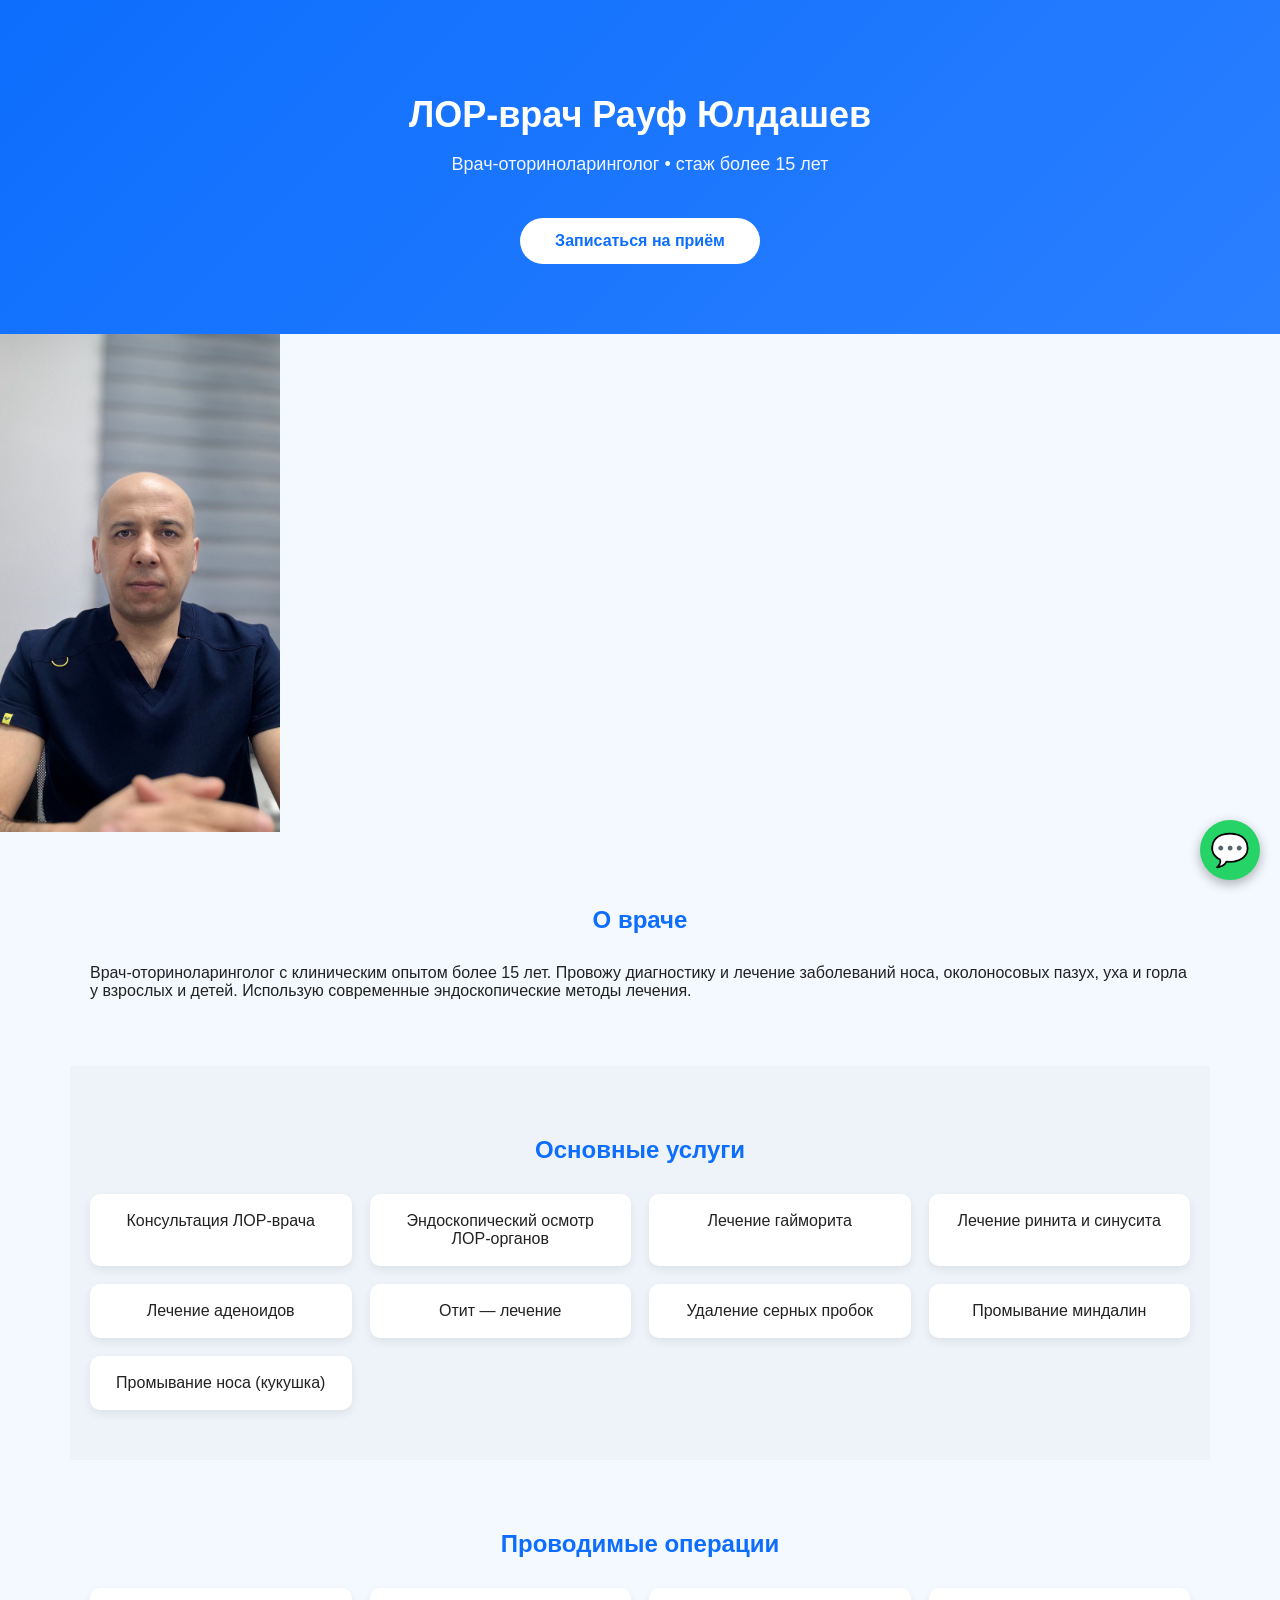
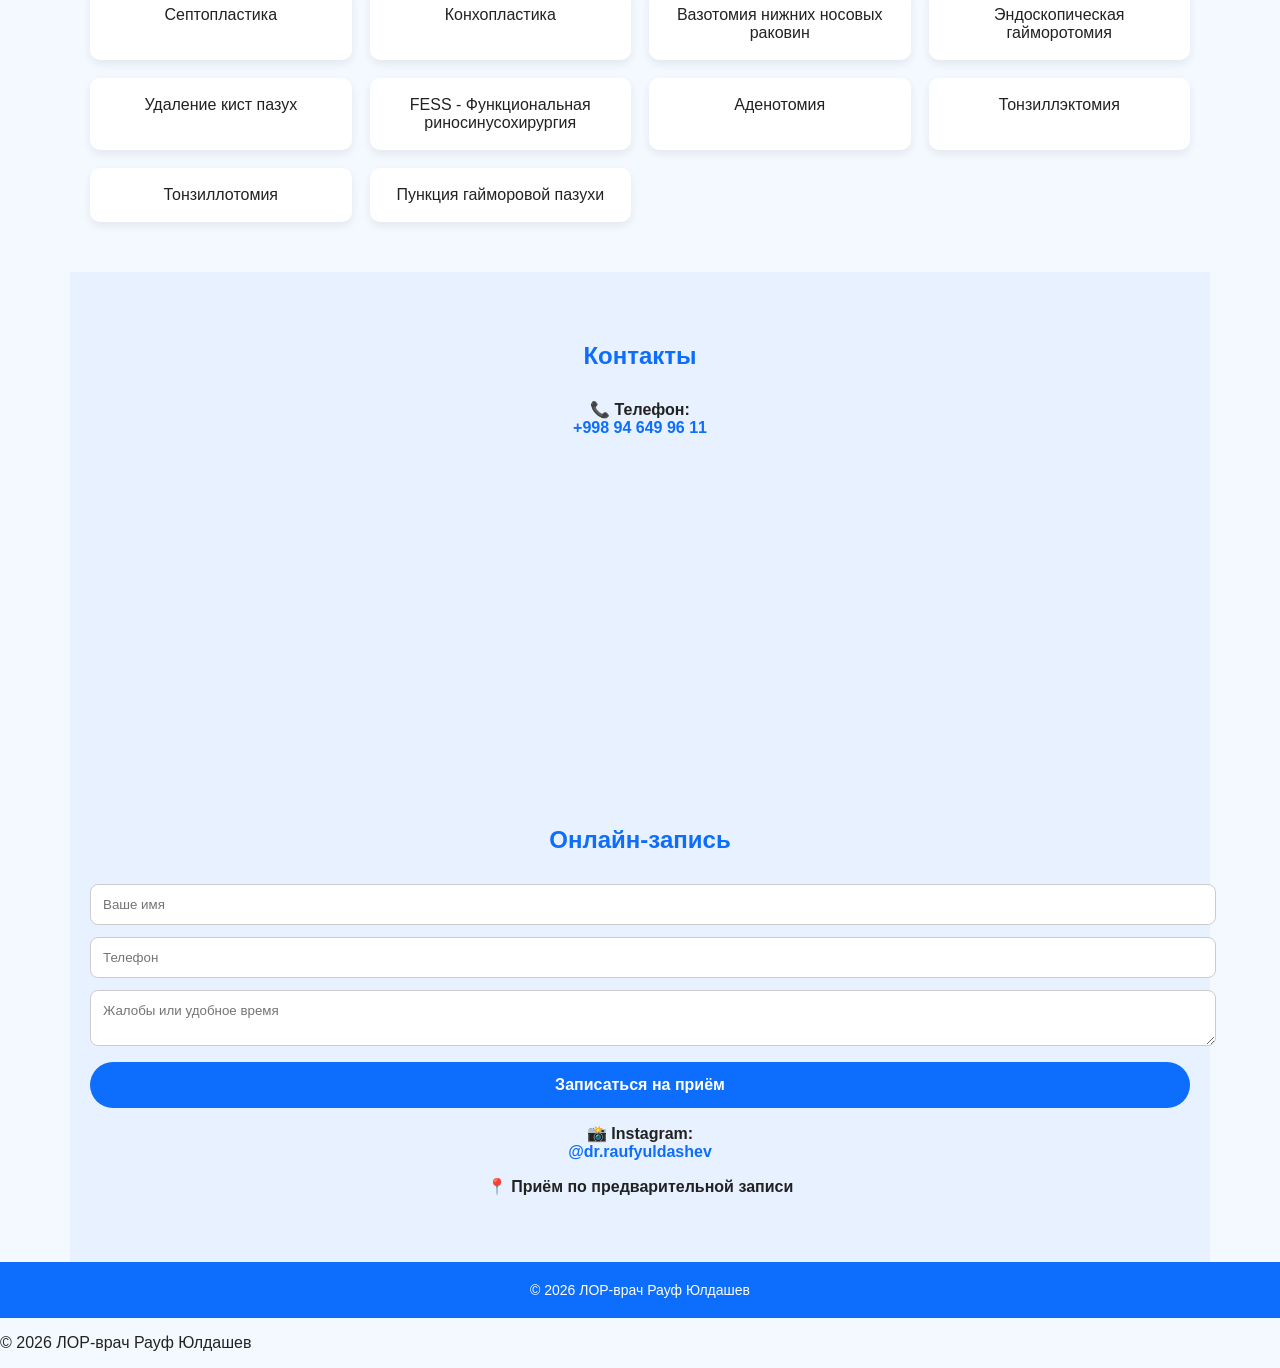
==== index.html @ 4846e919 "Update index.html" ====
<!DOCTYPE html>
<html lang="ru">
<head> <link rel="preconnect" href="https://fonts.googleapis.com">
<link rel="preconnect" href="https://fonts.gstatic.com" crossorigin>
<link href="https://fonts.googleapis.com/css2?family=Inter:wght@300;400;500;600;700&display=swap" rel="stylesheet">  <title>ЛОР врач в Ташкенте — консультация и лечение</title>

<meta name="description"
content="ЛОР врач в Ташкенте. Лечение уха, горла и носа. Приём взрослых и детей. Запись по телефону +998 94 649 96 11.">

<meta name="robots" content="index, follow">

<link rel="canonical" href="https://raufjuldasev-hash.github.io/">
    <meta charset="UTF-8">
    <title>ЛОР врач Рауф Юлдашев</title>

    <meta name="description" content="ЛОР-врач Рауф Юлдашев — стаж более 15 лет. Лечение заболеваний носа, ушей и горла. Эндоскопия, операции, консультации.">
    <meta name="viewport" content="width=device-width, initial-scale=1.0">

    <!-- Красивый медицинский шрифт -->
    <link href="https://fonts.googleapis.com/css2?family=Montserrat:wght@400;600;700&display=swap" rel="stylesheet">

    <link rel="stylesheet" href="style.css">
</head><meta name="keywords" content="ЛОР врач, оториноларинголог, гайморит, ринит, аденоиды, септопластика, ЛОР Ташкент, Рауф, Рауф Юлдашев,ЛОР Узбекистан">
<meta name="robots" content="index, follow">

<body>

<header>
    <h1>ЛОР-врач Рауф Юлдашев</h1>
    <p>Врач-оториноларинголог • стаж более 15 лет</p>

    <a class="btn" href="#contact">Записаться на приём</a>
</header>
<img src="doctor.jpg" alt="ЛОР врач Рауф Юлдашев" width="280">
<section>
    <h2>О враче</h2>
    <p>
        Врач-оториноларинголог с клиническим опытом более 15 лет.
        Провожу диагностику и лечение заболеваний носа, околоносовых пазух,
        уха и горла у взрослых и детей.
        Использую современные эндоскопические методы лечения.
    </p>
</section>

<section class="gray">
    <h2>Основные услуги</h2>

    <div class="grid">
        <div class="card">Консультация ЛОР-врача</div>
        <div class="card">Эндоскопический осмотр ЛОР-органов</div>
        <div class="card">Лечение гайморита</div>
        <div class="card">Лечение ринита и синусита</div>
        <div class="card">Лечение аденоидов</div>
        <div class="card">Отит — лечение</div>
        <div class="card">Удаление серных пробок</div>
        <div class="card">Промывание миндалин</div>
        <div class="card">Промывание носа (кукушка)</div>
    </div>
</section>

<section>
    <h2>Проводимые операции</h2>

    <div class="grid">
        <div class="card">Септопластика</div>
        <div class="card">Конхопластика</div>
        <div class="card">Вазотомия нижних носовых раковин</div>
        <div class="card">Эндоскопическая гайморотомия</div>
        <div class="card">Удаление кист пазух</div>
        <div class="card">FESS - Функциональная риносинусохирургия</div>
        <div class="card">Аденотомия</div>
        <div class="card">Тонзиллэктомия</div>
        <div class="card">Тонзиллотомия</div>
        <div class="card">Пункция гайморовой пазухи</div>
    </div>
</section>

<section class="blue" id="contact">
    <h2>Контакты</h2>

    <p><strong>📞 Телефон:</strong><br>
        <a href="tel:+998946499611">+998 94 649 96 11</a>
    </p>
<iframe 
    src="https://www.google.com/maps?q=Tashkent, A.Fitrat 1A&output=embed"
    width="100%" 
    height="350" 
    style="border:0; border-radius:12px;"
    allowfullscreen="" 
    loading="lazy">
</iframe>
    <h2>Онлайн-запись</h2>

<form class="form" action="https://formsubmit.co/raufjuldasev@gmail.com" method="POST">
    
    <input type="text" name="name" placeholder="Ваше имя" required>

    <input type="tel" name="phone" placeholder="Телефон" required>

    <textarea name="message" placeholder="Жалобы или удобное время"></textarea>

    <button type="submit">Записаться на приём</button>

</form>
    <p><strong>📸 Instagram:</strong><br>
        <a href="https://instagram.com/dr.raufyuldashev" target="_blank">
            @dr.raufyuldashev
        </a>
    </p>

    <p><strong>📍 Приём по предварительной записи</strong></p>
</section>

<footer>
    © 2026 ЛОР-врач Рауф Юлдашев
</footer>

</body>
</html>
    <p>© 2026 ЛОР-врач Рауф Юлдашев</p>
</footer>

<!-- WhatsApp кнопка -->
<a href="https://wa.me/998946499611" class="whatsapp" target="_blank">
    💬
</a> </body>
</html>
---- style.css ----
body {
    font-family: 'Inter', Arial, sans-serif;
}body {
    margin: 0;
    font-family: Arial, sans-serif;
    background: #f4f9ff;
    color: #222;
}
.doctor-card {
    max-width: 1000px;
    margin: 40px auto;
    background: white;
    border-radius: 16px;
    padding: 30px;
    display: flex;
    gap: 30px;
    box-shadow: 0 10px 30px rgba(0,0,0,0.08);
}

.doctor-photo {
    width: 260px;
    border-radius: 16px;
    object-fit: cover;
}
header {
    background: linear-gradient(135deg, #0d6efd, #2a7fff);
    color: white;
    text-align: center;
    padding: 70px 20px;
}

header h1 {
    font-size: 36px;
    margin-bottom: 10px;
}

header p {
    font-size: 18px;
    opacity: 0.95;
}

.btn {
    display: inline-block;
    margin-top: 25px;
    background: #ffffff;
    color: #0d6efd;
    padding: 14px 35px;
    border-radius: 30px;
    font-weight: 600;
    text-decoration: none;
}

section {
    max-width: 1100px;
    margin: auto;
    padding: 50px 20px;
}

h2 {
    text-align: center;
    margin-bottom: 30px;
    color: #0d6efd;
}

.grid {
    display: grid;
    grid-template-columns: repeat(auto-fit, minmax(240px, 1fr));
    gap: 18px;
}

.card {
    background: white;
    padding: 18px;
    border-radius: 10px;
    text-align: center;
    box-shadow: 0 4px 10px rgba(0,0,0,0.07);
    font-weight: 500;
}

.gray {
    background: #eef3f9;
}

.blue {
    background: #e8f1ff;
    text-align: center;
}

.blue a {
    color: #0d6efd;
    font-weight: 600;
    text-decoration: none;
}

footer {
    text-align: center;
    padding: 20px;
    background: #0d6efd;
    color: white;
    font-size: 14px;
}}.form {
    max-width: 500px;
    margin: 30px auto;
    background: white;
    padding: 25px;
    border-radius: 12px;
    box-shadow: 0 5px 15px rgba(0,0,0,0.1);
}

.form input,
.form textarea {
    width: 100%;
    padding: 12px;
    margin-bottom: 12px;
    border-radius: 8px;
    border: 1px solid #ccc;
    font-family: inherit;
}

.form button {
    width: 100%;
    background: #0d6efd;
    color: white;
    border: none;
    padding: 14px;
    border-radius: 30px;
    font-size: 16px;
    font-weight: 600;
    cursor: pointer;
}
.whatsapp {
    position: fixed;
    right: 20px;
    bottom: 20px;
    width: 60px;
    height: 60px;
    background: #25d366;
    color: white;
    font-size: 32px;
    border-radius: 50%;
    text-align: center;
    line-height: 60px;
    text-decoration: none;
    box-shadow: 0 4px 12px rgba(0,0,0,0.3);
    z-index: 1000;
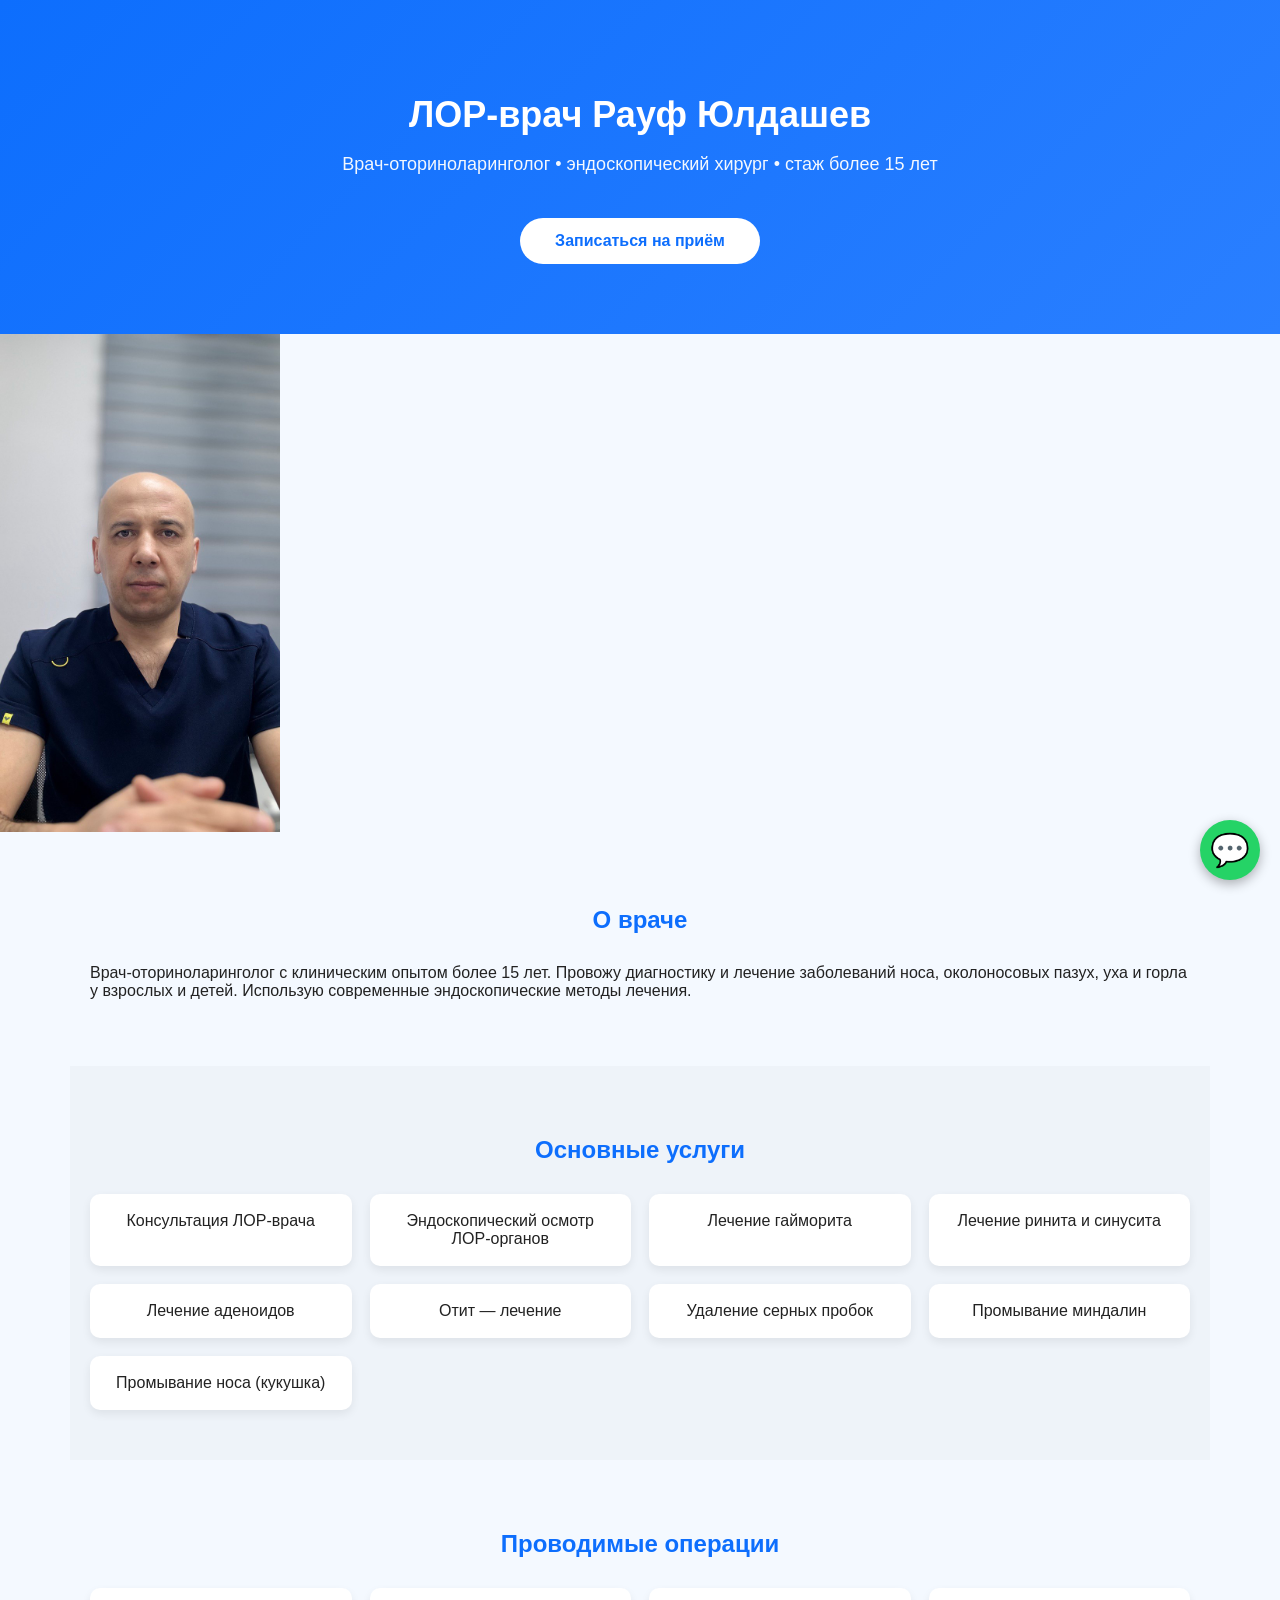
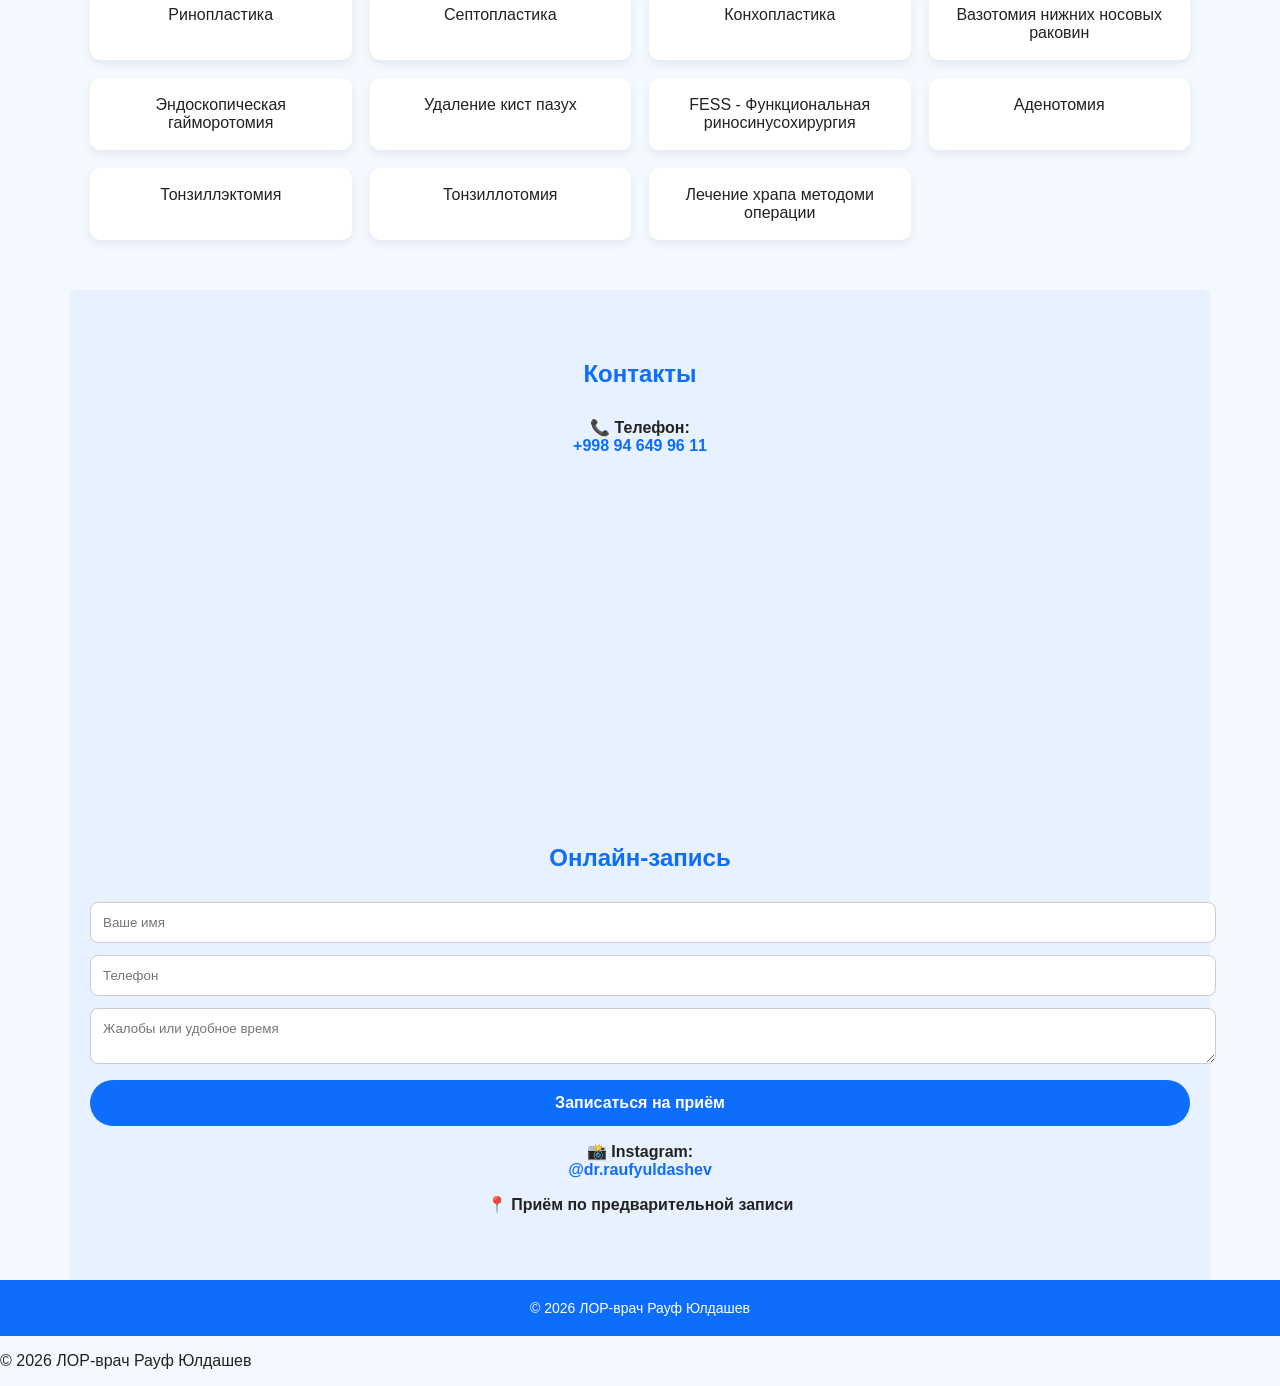
==== commit 340224a7: "Update index.html" ====
--- a/index.html
+++ b/index.html
@@ -27,7 +27,7 @@
 
 <header>
     <h1>ЛОР-врач Рауф Юлдашев</h1>
-    <p>Врач-оториноларинголог • стаж более 15 лет</p>
+    <p>Врач-оториноларинголог • эндоскопический хирург • cтаж более 15 лет</p>
 
     <a class="btn" href="#contact">Записаться на приём</a>
 </header>
@@ -62,6 +62,7 @@
     <h2>Проводимые операции</h2>
 
     <div class="grid">
+        <div class="card">Ринопластика</div>
         <div class="card">Септопластика</div>
         <div class="card">Конхопластика</div>
         <div class="card">Вазотомия нижних носовых раковин</div>
@@ -71,7 +72,7 @@
         <div class="card">Аденотомия</div>
         <div class="card">Тонзиллэктомия</div>
         <div class="card">Тонзиллотомия</div>
-        <div class="card">Пункция гайморовой пазухи</div>
+        <div class="card">Лечение храпа методоми операции</div>
     </div>
 </section>
 
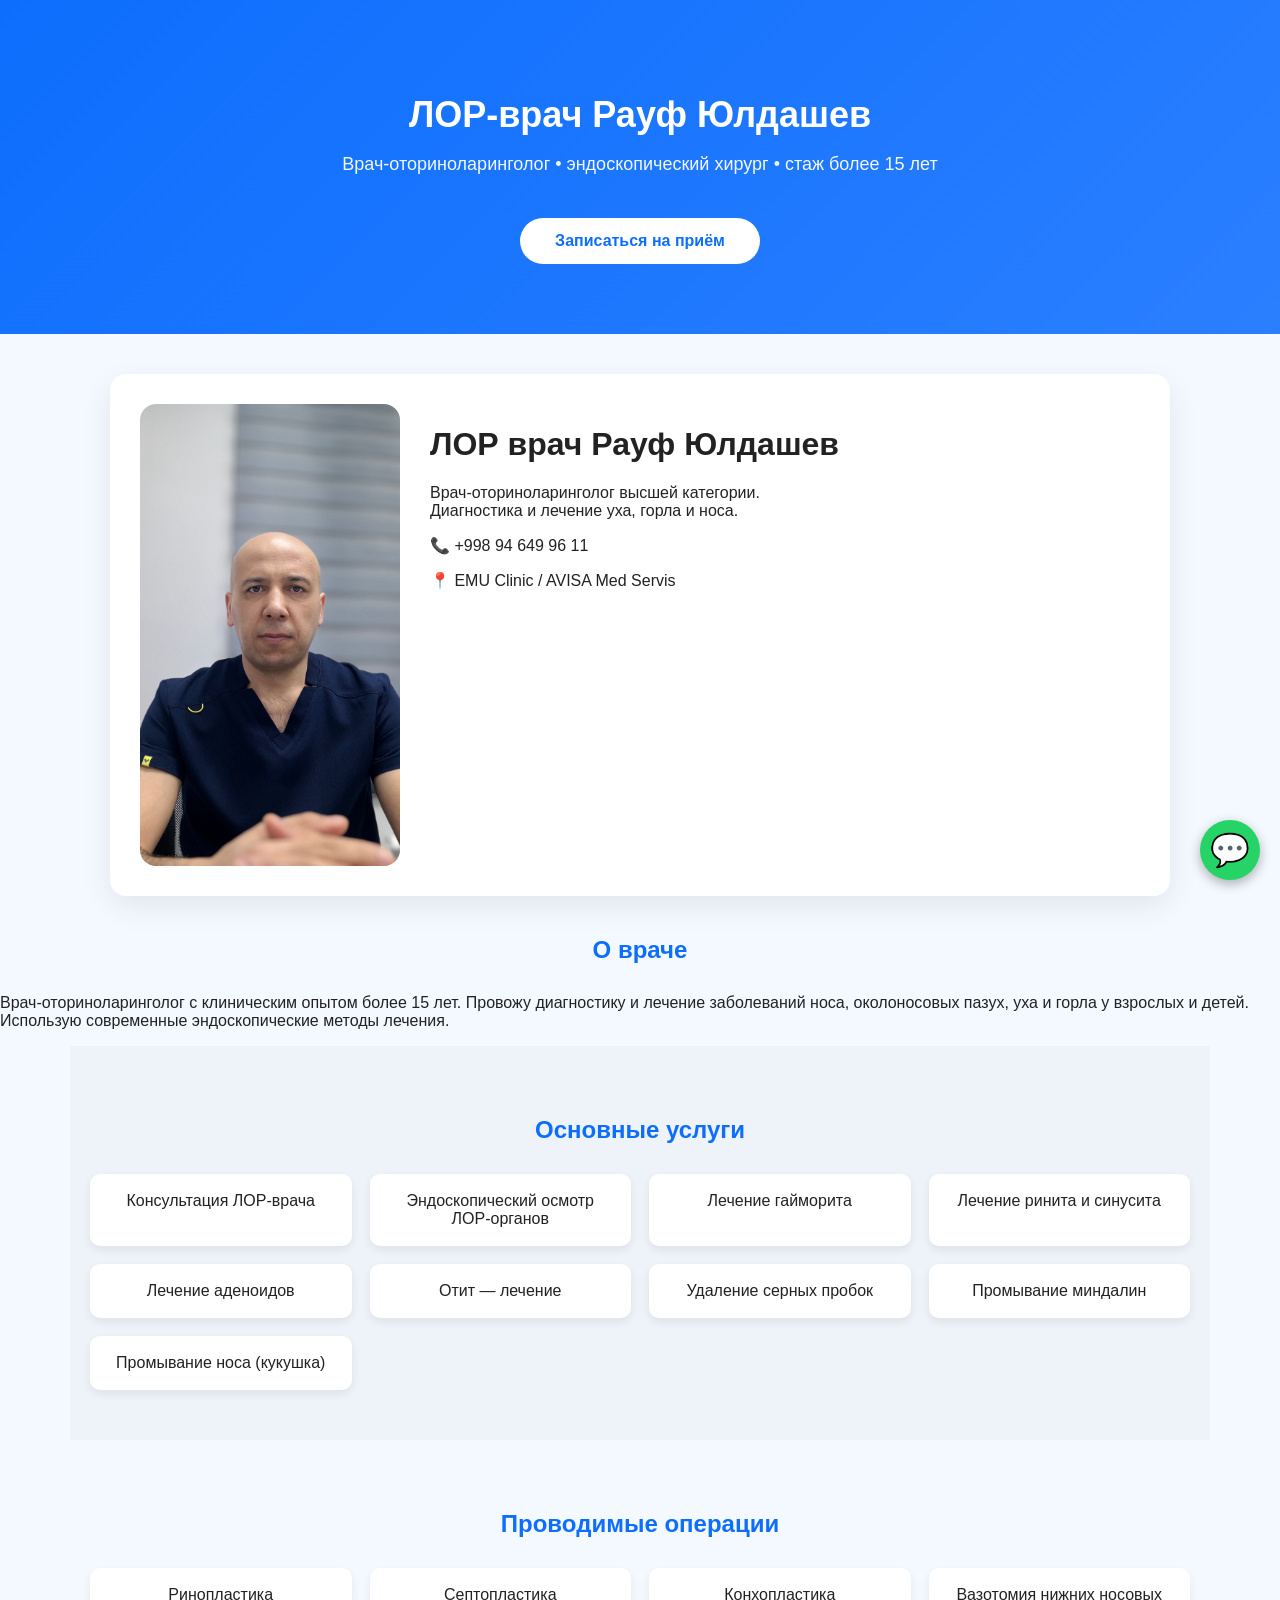
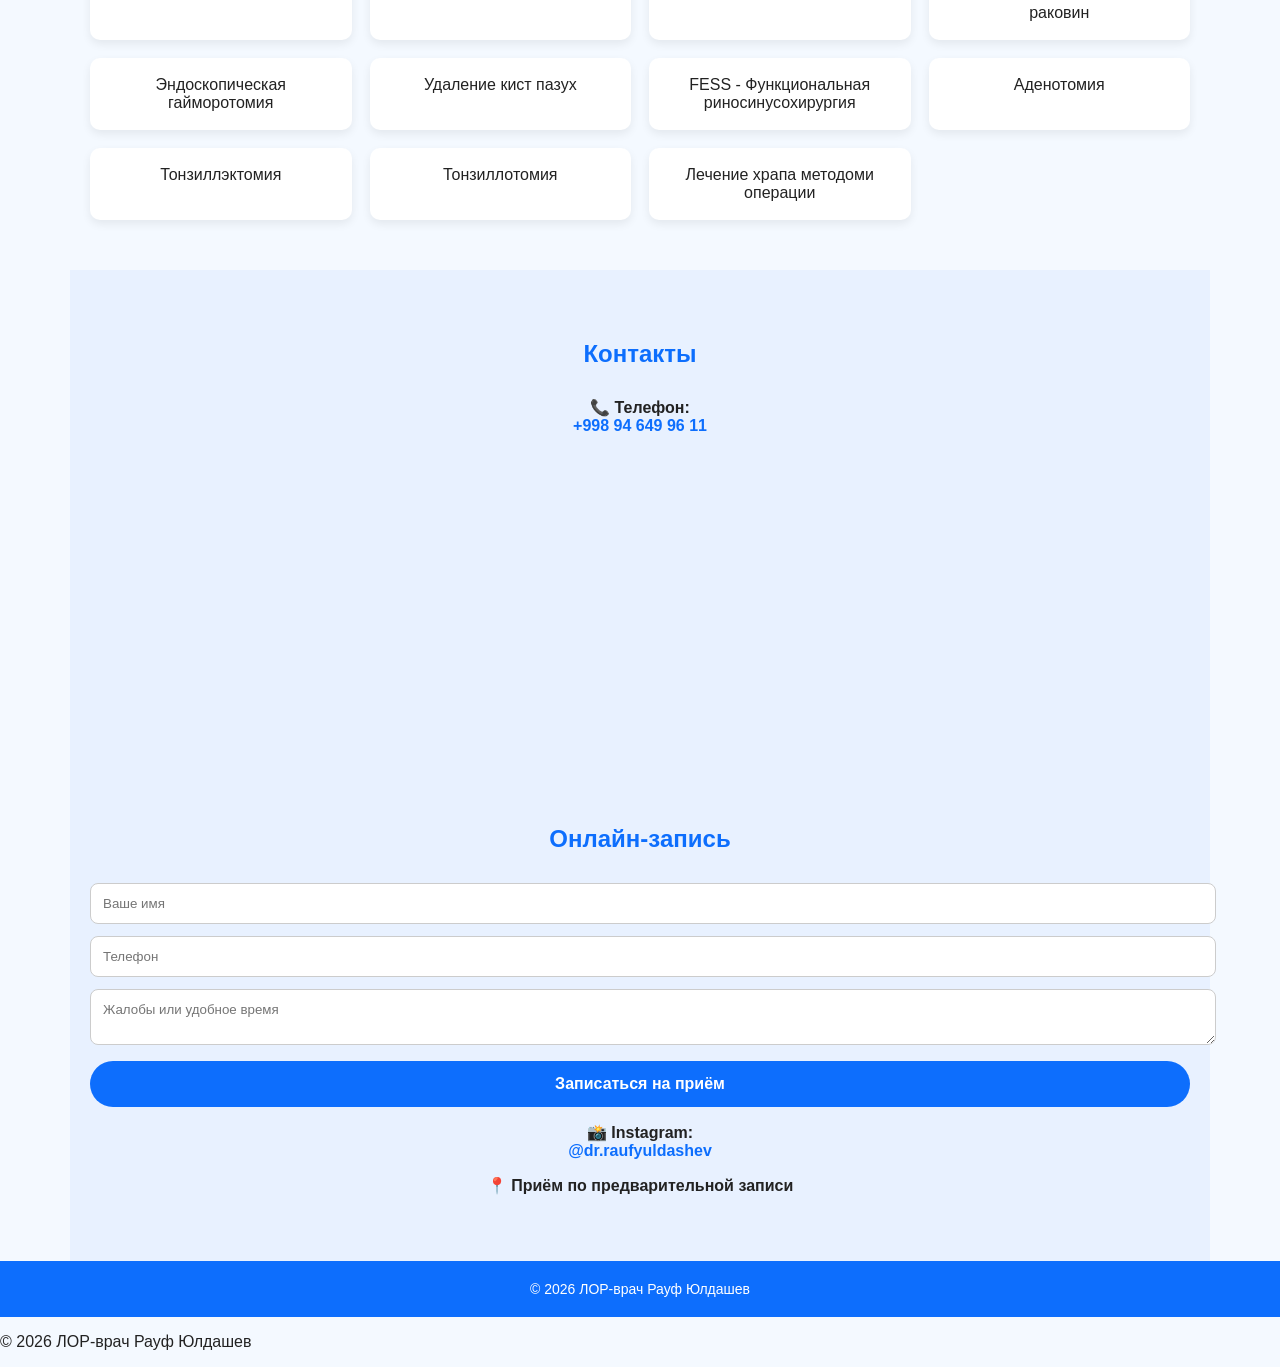
==== commit 1021b320: "Update index.html" ====
--- a/index.html
+++ b/index.html
@@ -31,7 +31,17 @@
 
     <a class="btn" href="#contact">Записаться на приём</a>
 </header>
-<img src="doctor.jpg" alt="ЛОР врач Рауф Юлдашев" width="280">
+<div class="doctor-card">
+    <img src="doctor.jpg" class="doctor-photo" alt="ЛОР врач Рауф Юлдашев">
+    
+    <div>
+        <h1>ЛОР врач Рауф Юлдашев</h1>
+        <p>Врач-оториноларинголог высшей категории.<br>
+        Диагностика и лечение уха, горла и носа.</p>
+        <p>📞 +998 94 649 96 11</p>
+        <p>📍 EMU Clinic / AVISA Med Servis</p>
+    </div>
+</div
 <section>
     <h2>О враче</h2>
     <p>
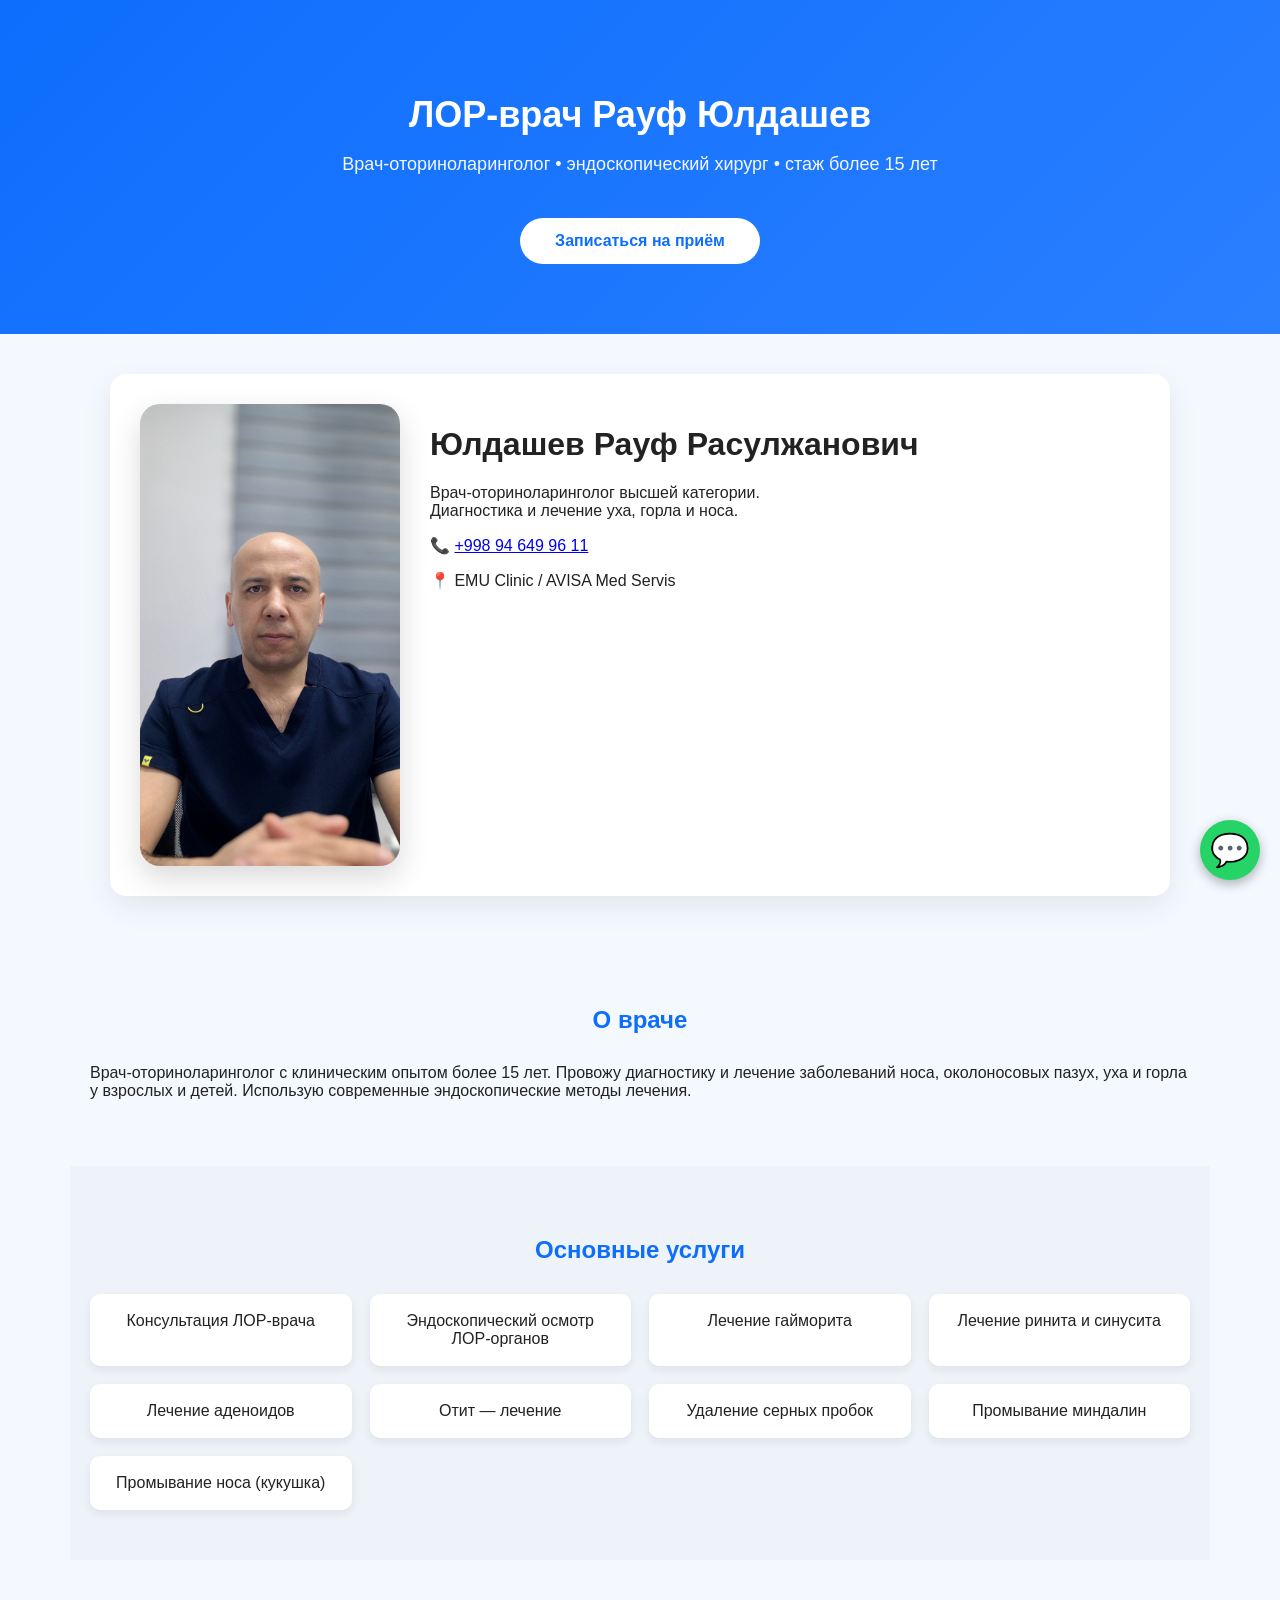
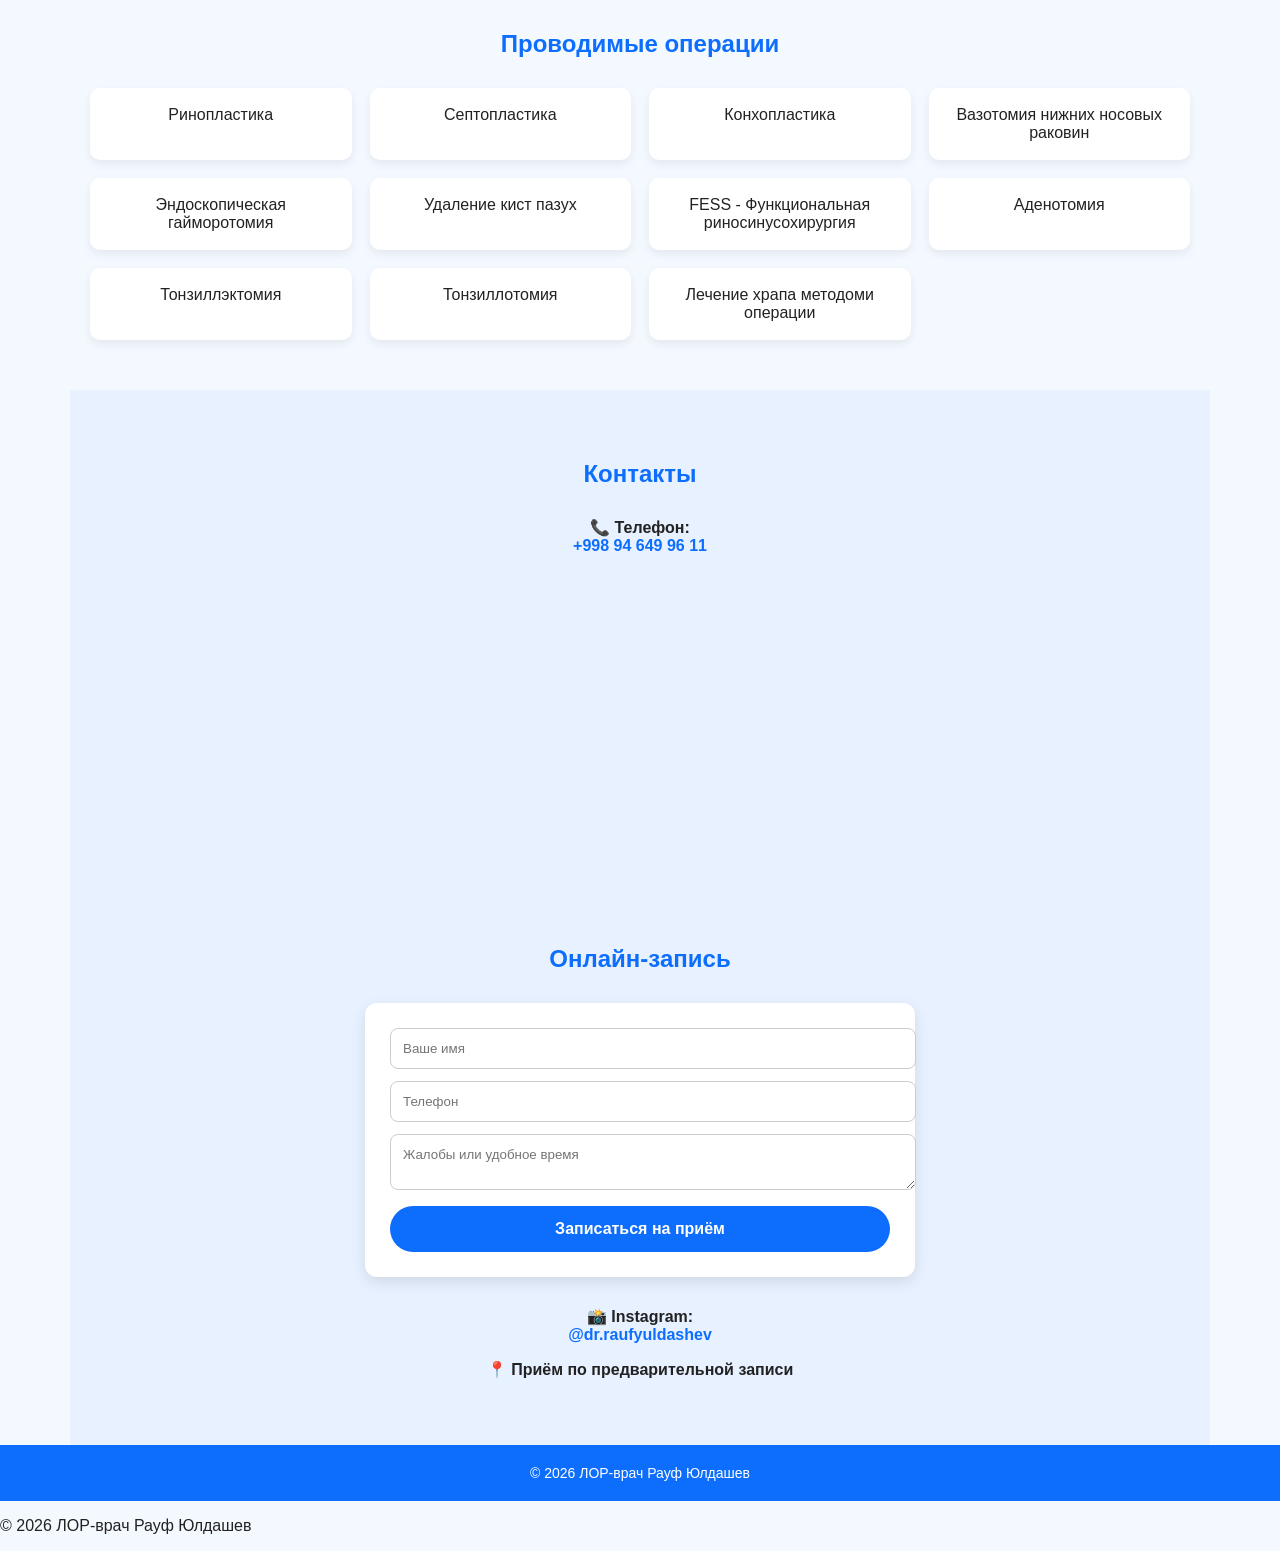
==== commit 7734c230: "Update index.html" ====
--- a/index.html
+++ b/index.html
@@ -31,17 +31,18 @@
 
     <a class="btn" href="#contact">Записаться на приём</a>
 </header>
+<!-- Блок врача -->
 <div class="doctor-card">
     <img src="doctor.jpg" class="doctor-photo" alt="ЛОР врач Рауф Юлдашев">
     
-    <div>
-        <h1>ЛОР врач Рауф Юлдашев</h1>
+    <div class="doctor-info">
+        <h1>Юлдашев Рауф Расулжанович</h1>
         <p>Врач-оториноларинголог высшей категории.<br>
         Диагностика и лечение уха, горла и носа.</p>
-        <p>📞 +998 94 649 96 11</p>
+        <p>📞 <a href="tel:+998946499611">+998 94 649 96 11</a></p>
         <p>📍 EMU Clinic / AVISA Med Servis</p>
     </div>
-</div
+</div>
 <section>
     <h2>О враче</h2>
     <p>
--- a/style.css
+++ b/style.css
@@ -5,7 +5,6 @@
     font-family: Arial, sans-serif;
     background: #f4f9ff;
     color: #222;
-}
 .doctor-card {
     max-width: 1000px;
     margin: 40px auto;
@@ -19,8 +18,9 @@
 
 .doctor-photo {
     width: 260px;
-    border-radius: 16px;
+    border-radius: 20px;
     object-fit: cover;
+    box-shadow: 0 12px 30px rgba(0,0,0,0.15);
 }
 header {
     background: linear-gradient(135deg, #0d6efd, #2a7fff);
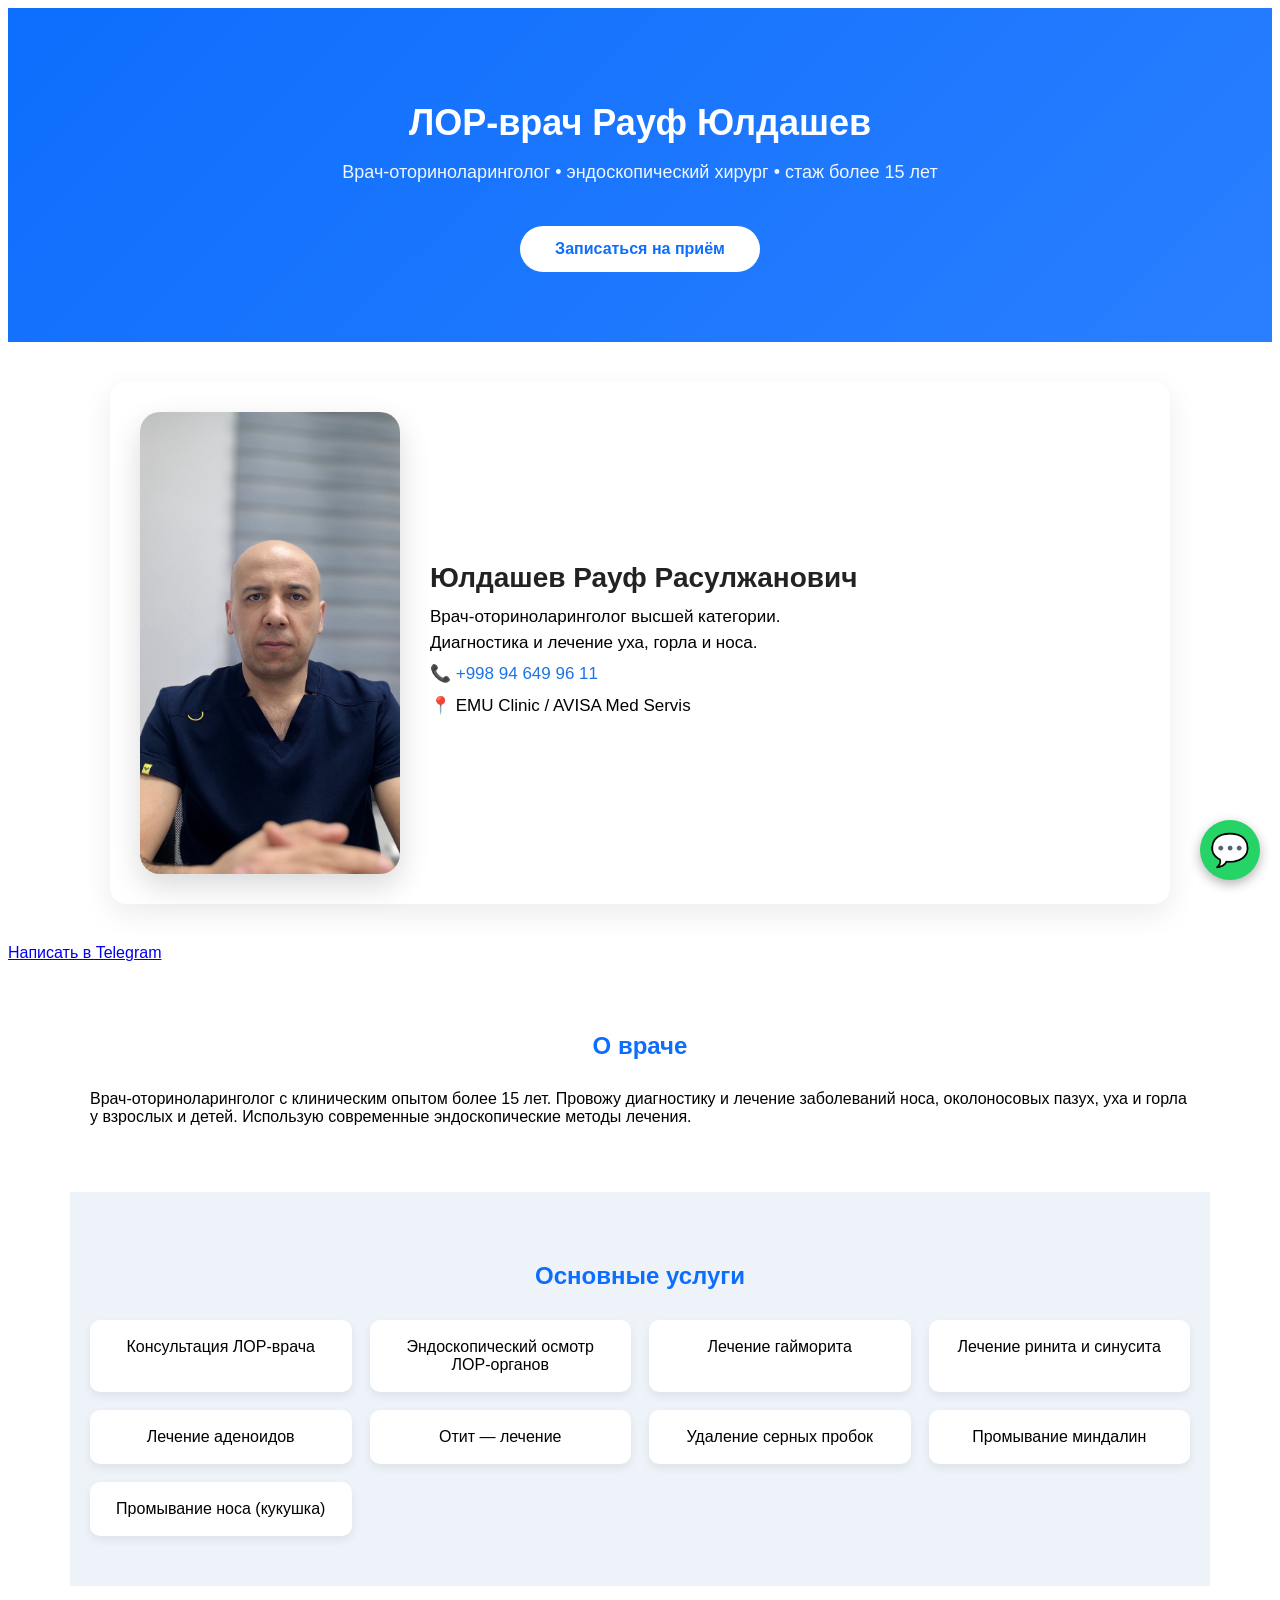
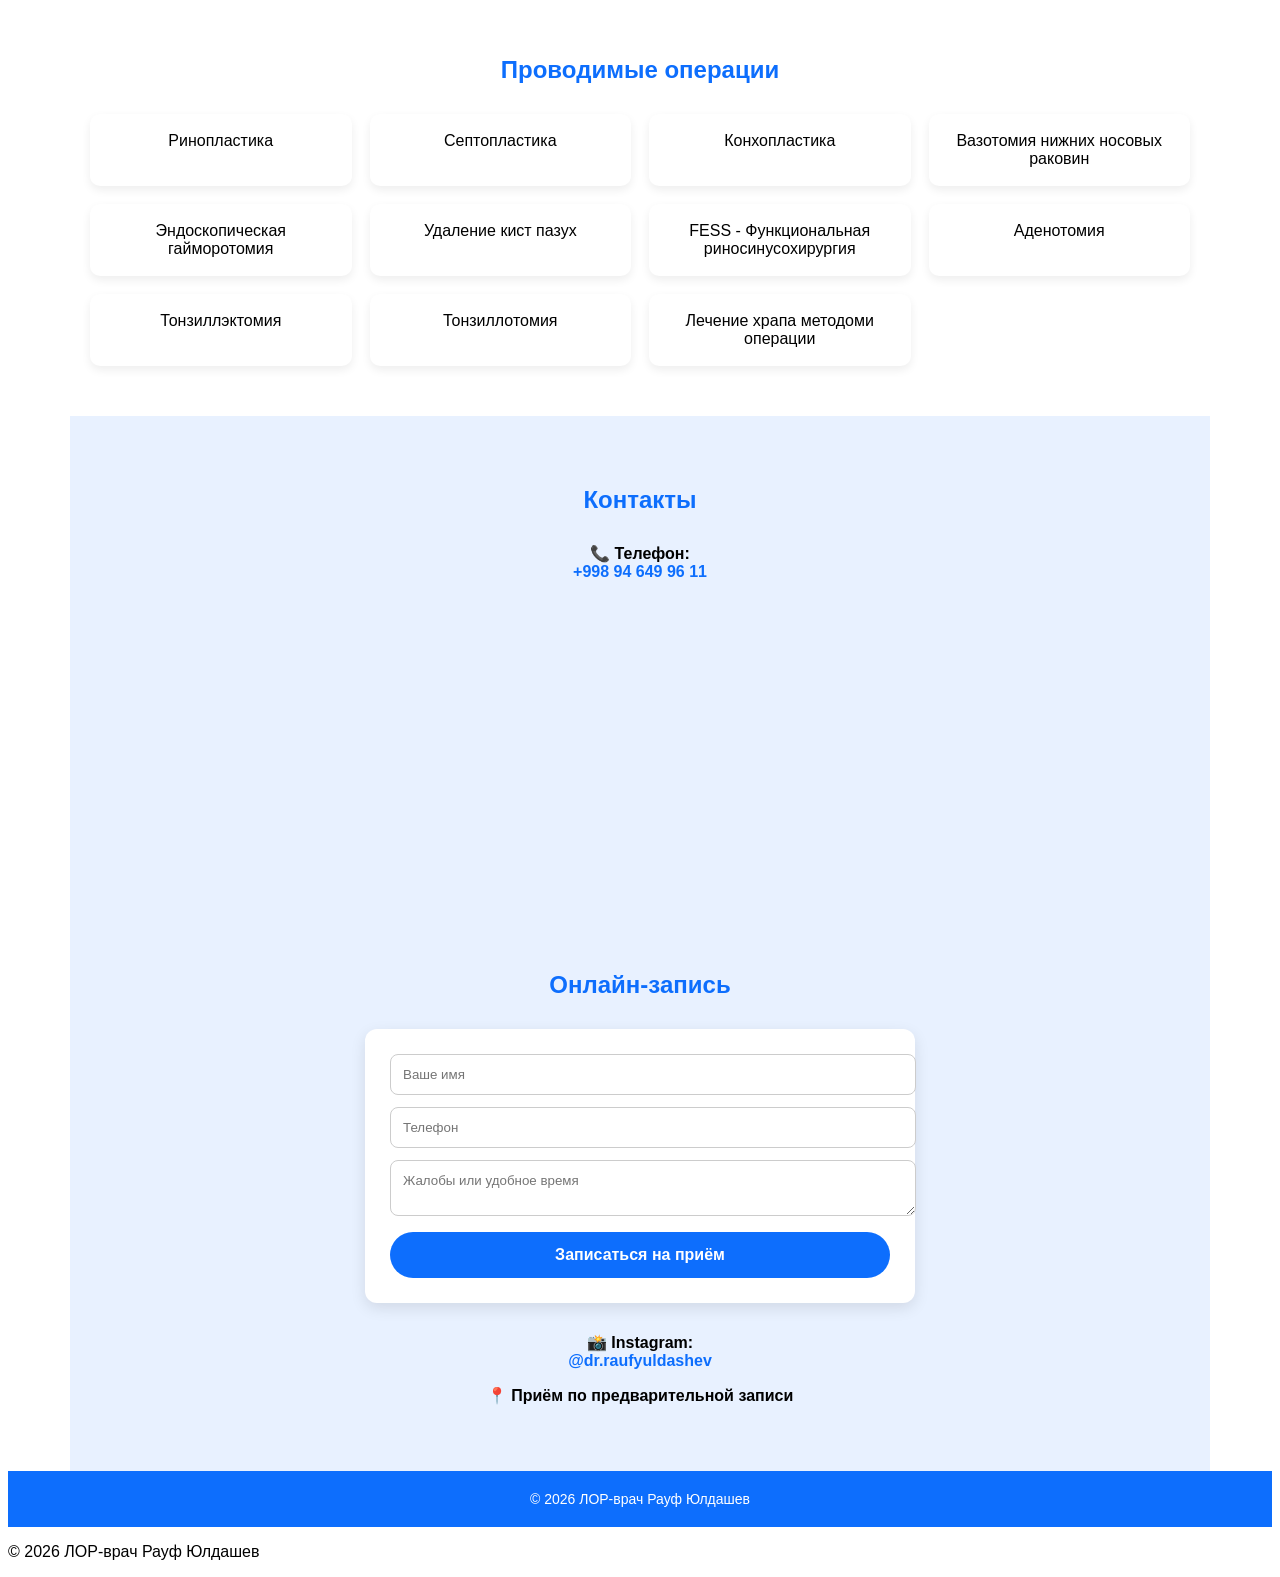
==== commit 90f450db: "Update index.html" ====
--- a/index.html
+++ b/index.html
@@ -42,6 +42,12 @@
         <p>📞 <a href="tel:+998946499611">+998 94 649 96 11</a></p>
         <p>📍 EMU Clinic / AVISA Med Servis</p>
     </div>
+</div>
+    <!-- Кнопка Telegram -->
+<div class="doctor-contact">
+    <a href="https://t.me/YourTelegramUsername" target="_blank" class="telegram-button">
+        Написать в Telegram
+    </a>
 </div>
 <section>
     <h2>О враче</h2>
--- a/style.css
+++ b/style.css
@@ -1,10 +1,11 @@
 body {
     font-family: 'Inter', Arial, sans-serif;
-}body {
+body {
+    background: #f4f9ff;
+    font-family: 'Inter', Arial, sans-serif;
     margin: 0;
-    font-family: Arial, sans-serif;
-    background: #f4f9ff;
-    color: #222;
+}
+
 .doctor-card {
     max-width: 1000px;
     margin: 40px auto;
@@ -14,6 +15,7 @@
     display: flex;
     gap: 30px;
     box-shadow: 0 10px 30px rgba(0,0,0,0.08);
+    align-items: center;
 }
 
 .doctor-photo {
@@ -21,6 +23,23 @@
     border-radius: 20px;
     object-fit: cover;
     box-shadow: 0 12px 30px rgba(0,0,0,0.15);
+}
+
+.doctor-info h1 {
+    margin: 0 0 10px 0;
+    font-size: 28px;
+    color: #222;
+}
+
+.doctor-info p {
+    margin: 6px 0;
+    font-size: 17px;
+    line-height: 1.5;
+}
+
+.doctor-info a {
+    text-decoration: none;
+    color: #1a73e8; /* Синий для номера телефона */
 }
 header {
     background: linear-gradient(135deg, #0d6efd, #2a7fff);
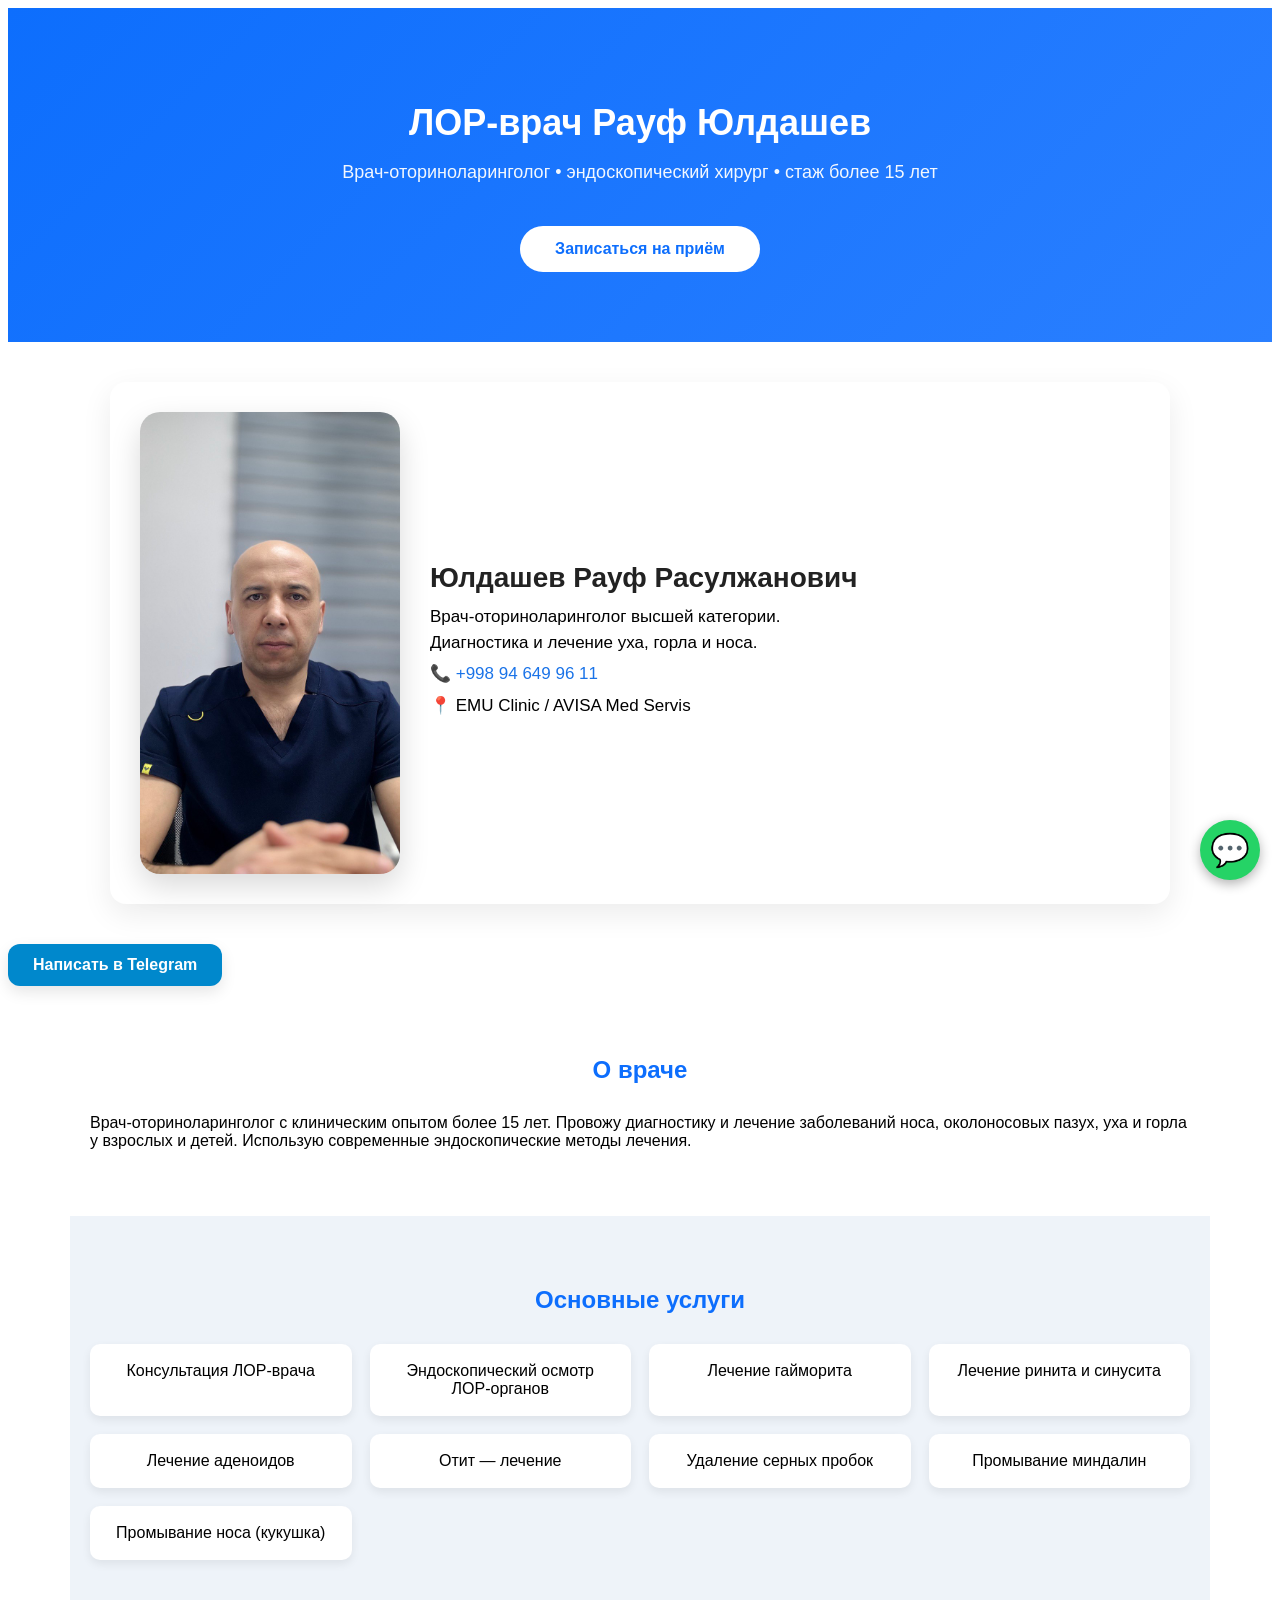
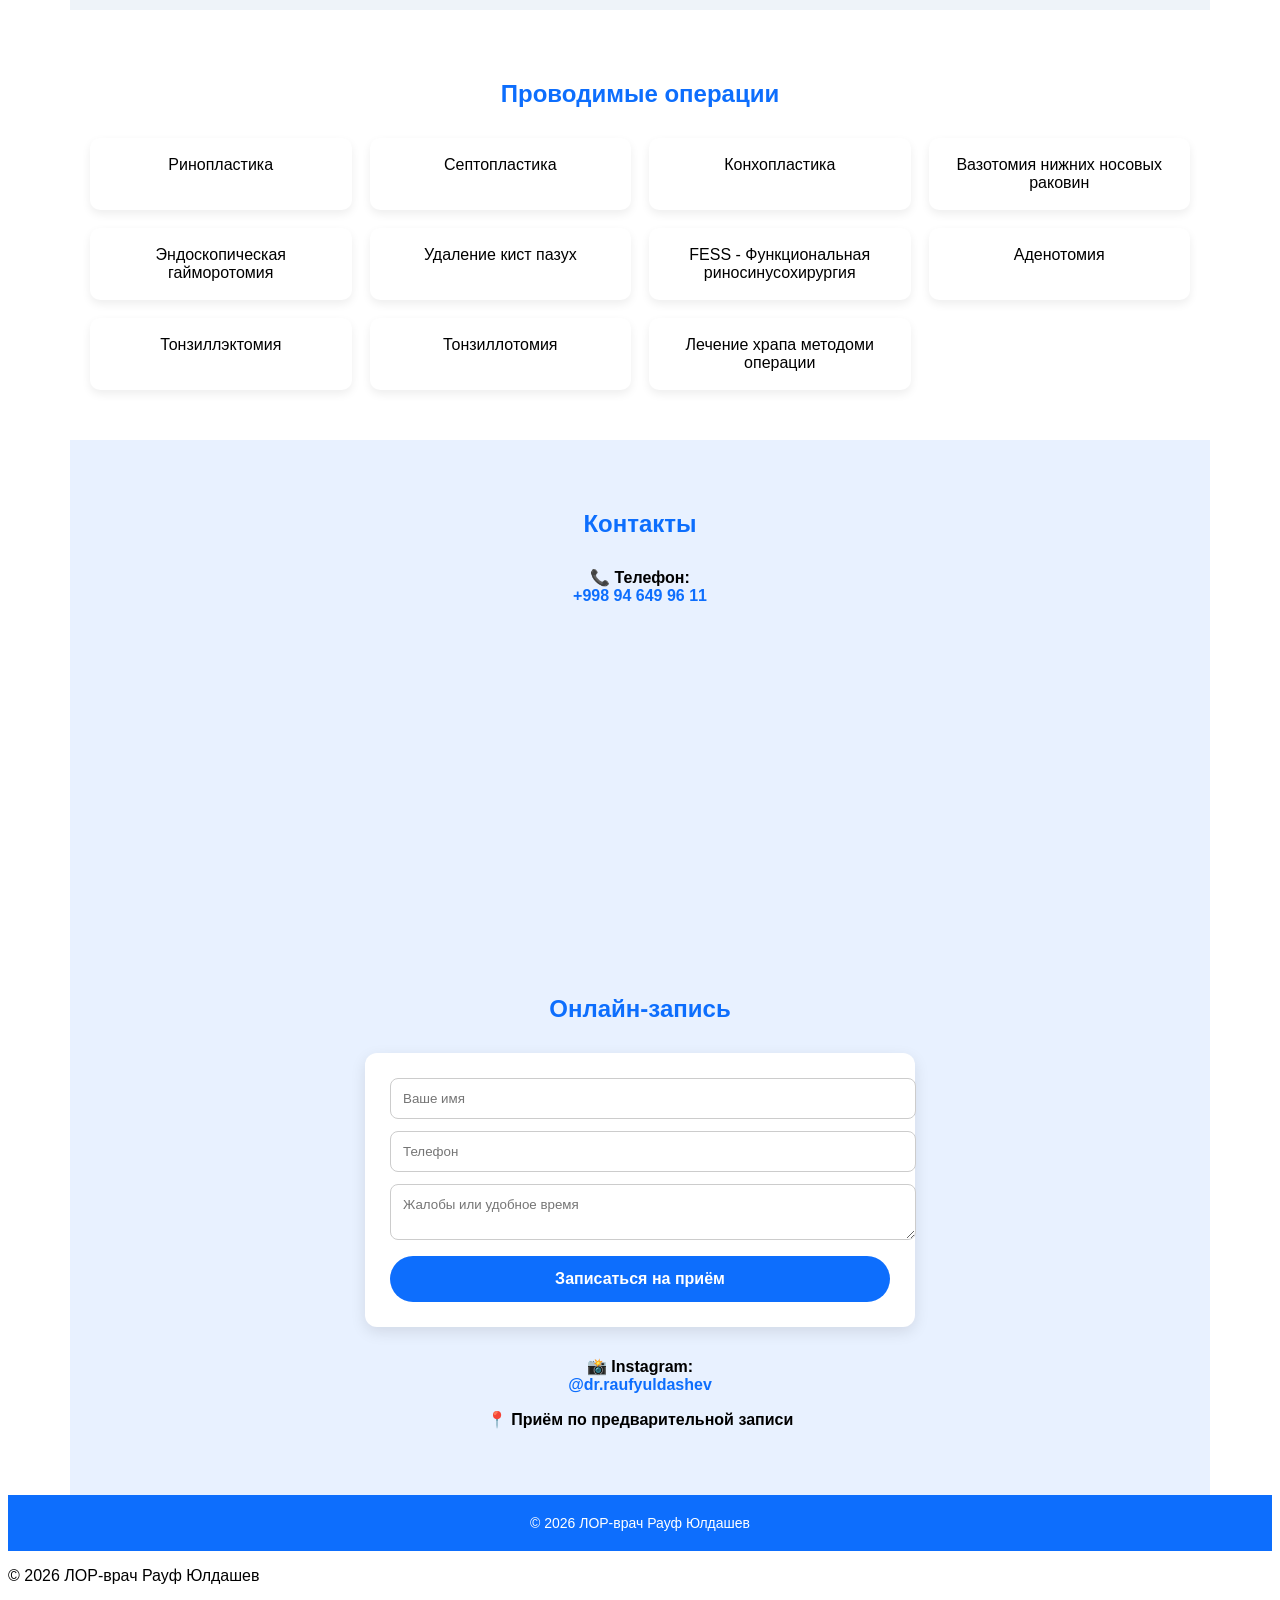
==== commit c86145d7: "Update index.html" ====
--- a/index.html
+++ b/index.html
@@ -45,7 +45,7 @@
 </div>
     <!-- Кнопка Telegram -->
 <div class="doctor-contact">
-    <a href="https://t.me/YourTelegramUsername" target="_blank" class="telegram-button">
+    <a href="https://t.me/@RaufYuldashev" target="_blank" class="telegram-button">
         Написать в Telegram
     </a>
 </div>
--- a/style.css
+++ b/style.css
@@ -40,6 +40,26 @@
 .doctor-info a {
     text-decoration: none;
     color: #1a73e8; /* Синий для номера телефона */
+}
+    .doctor-contact {
+    margin-top: 20px;
+}
+
+.telegram-button {
+    display: inline-block;
+    background-color: #0088cc; /* цвет Telegram */
+    color: white;
+    text-decoration: none;
+    font-weight: 600;
+    padding: 12px 25px;
+    border-radius: 12px;
+    box-shadow: 0 6px 15px rgba(0,0,0,0.1);
+    transition: 0.3s;
+}
+
+.telegram-button:hover {
+    background-color: #00a2e8;
+    box-shadow: 0 8px 18px rgba(0,0,0,0.15);
 }
 header {
     background: linear-gradient(135deg, #0d6efd, #2a7fff);
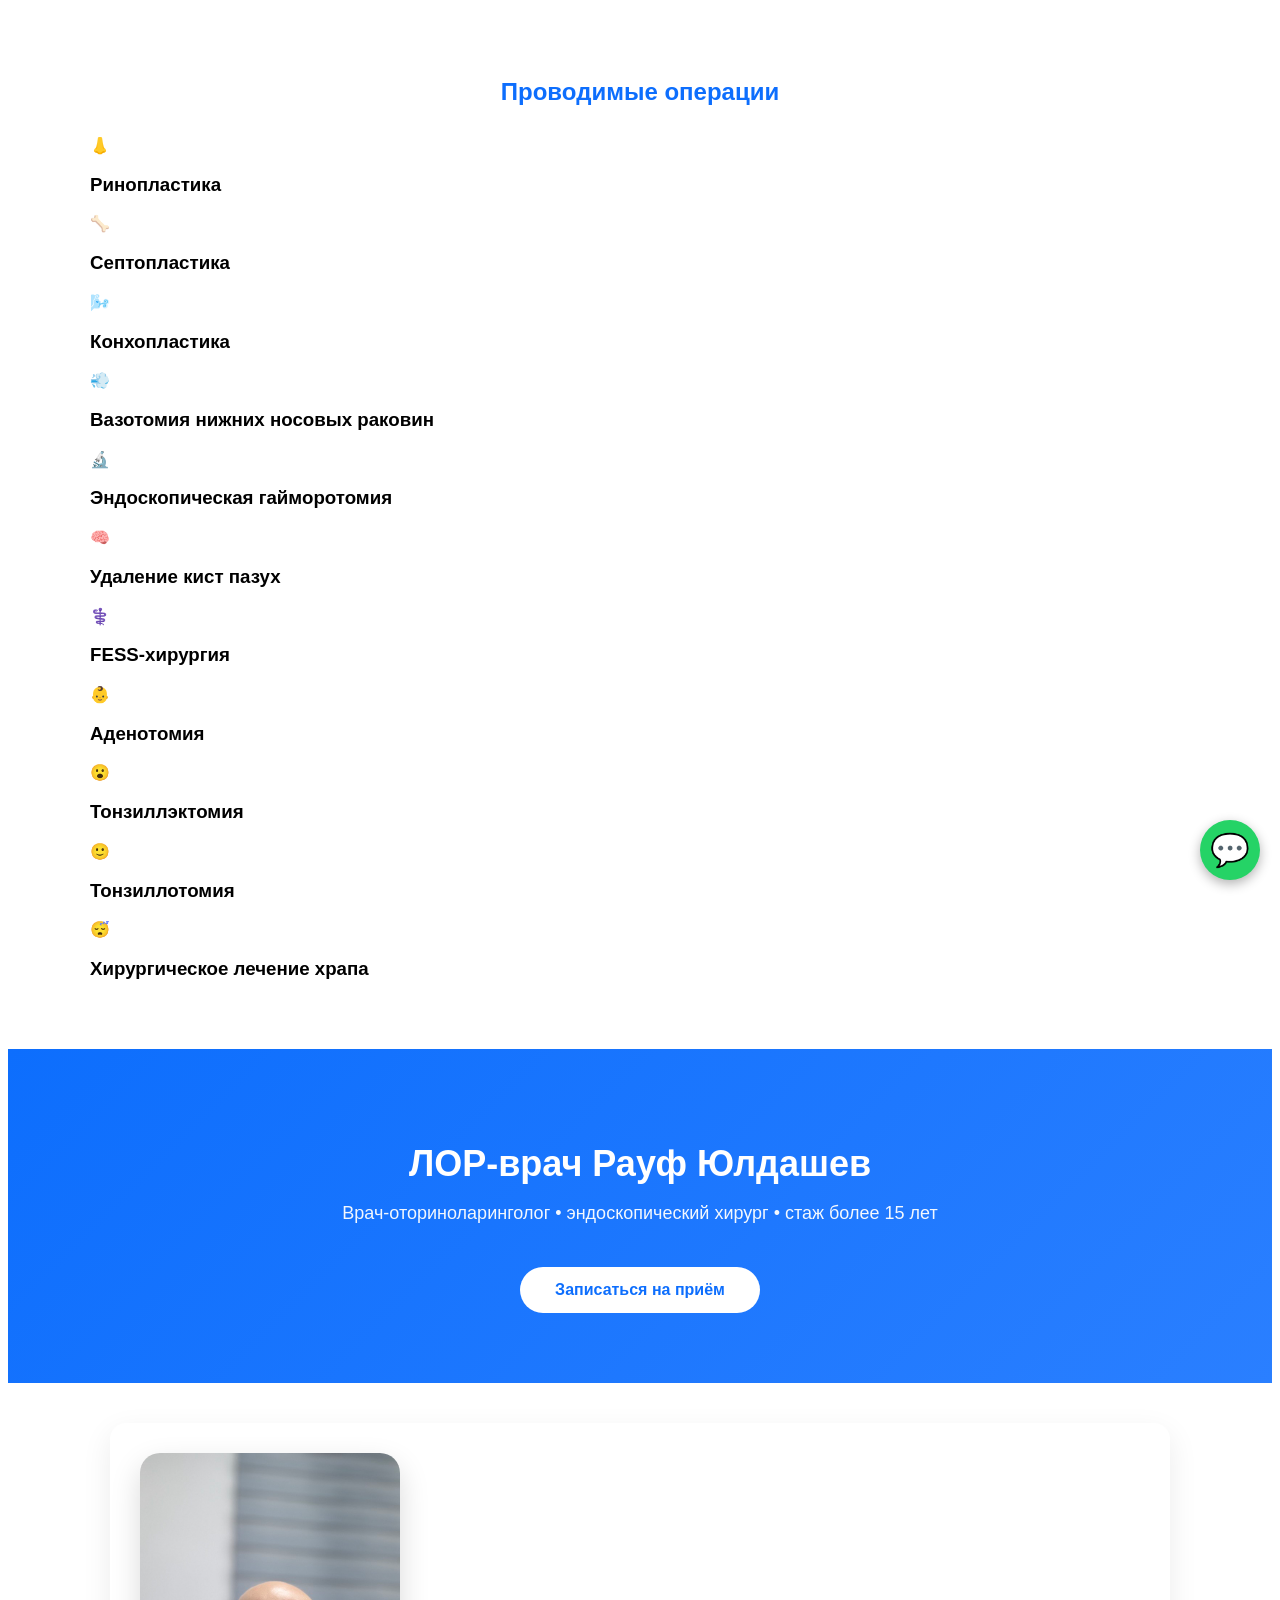
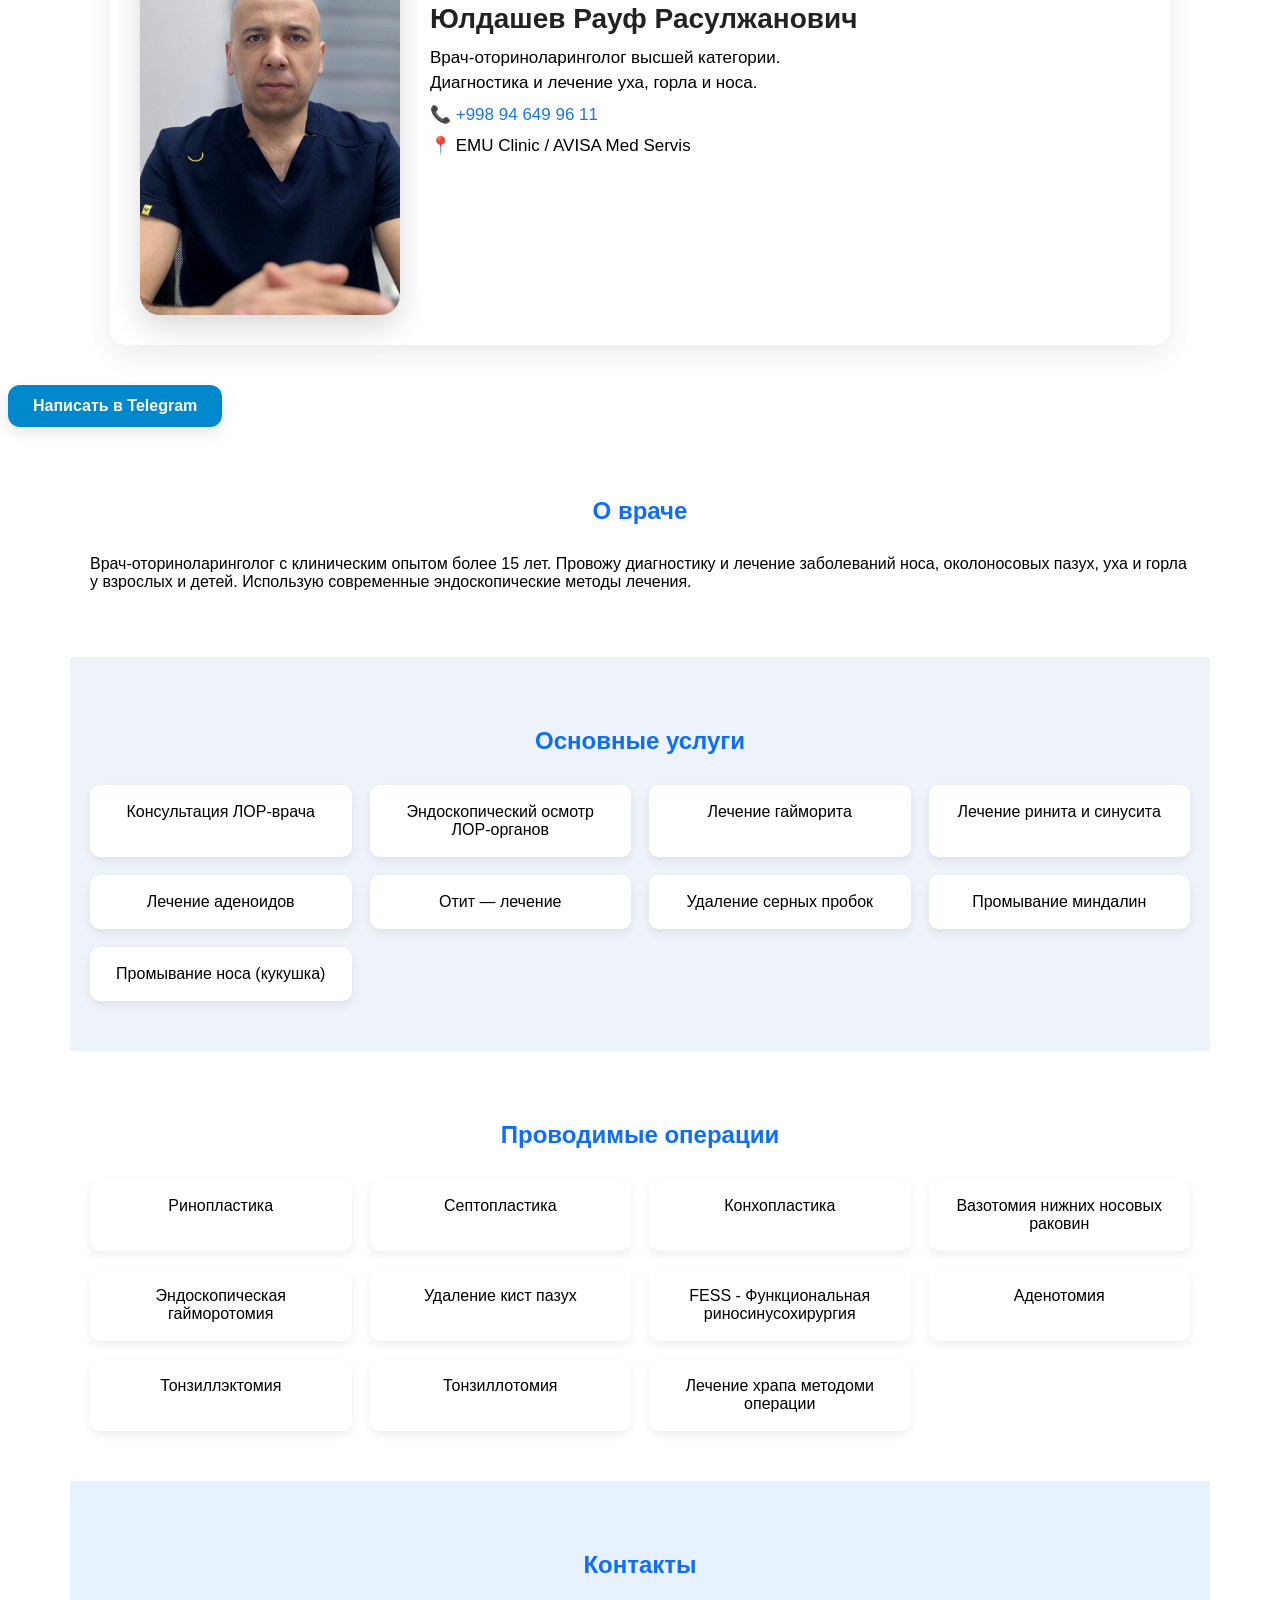
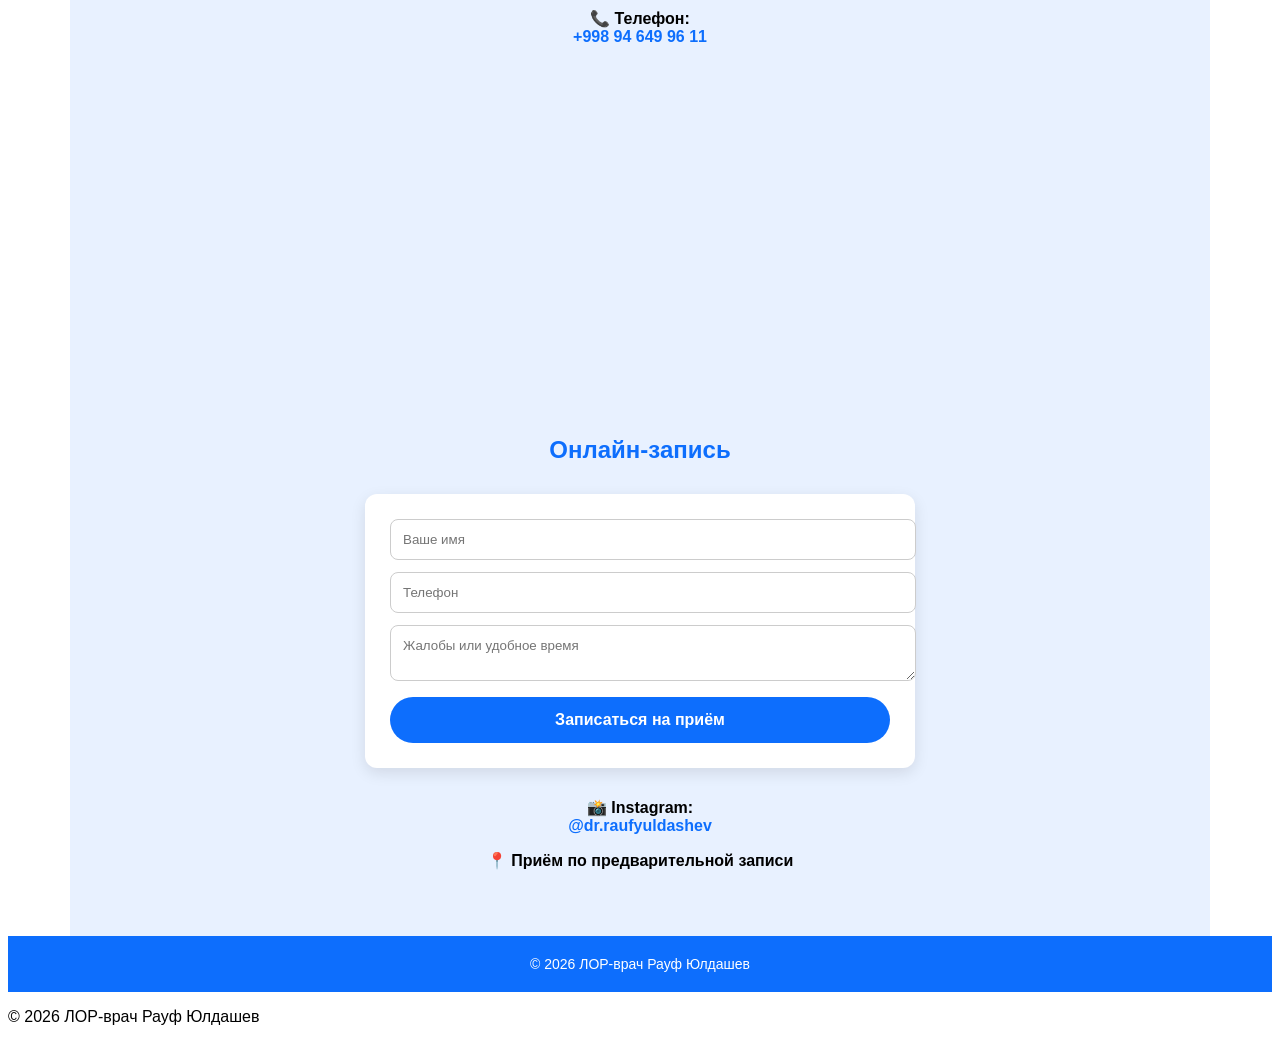
==== commit 24e75c18: "Update index.html" ====
--- a/index.html
+++ b/index.html
@@ -23,7 +23,68 @@
 </head><meta name="keywords" content="ЛОР врач, оториноларинголог, гайморит, ринит, аденоиды, септопластика, ЛОР Ташкент, Рауф, Рауф Юлдашев,ЛОР Узбекистан">
 <meta name="robots" content="index, follow">
 
-<body>
+<body><section class="operations">
+  <h2>Проводимые операции</h2>
+
+  <div class="operations-grid">
+
+    <div class="op-card">
+      <span>👃</span>
+      <h3>Ринопластика</h3>
+    </div>
+
+    <div class="op-card">
+      <span>🦴</span>
+      <h3>Септопластика</h3>
+    </div>
+
+    <div class="op-card">
+      <span>🌬️</span>
+      <h3>Конхопластика</h3>
+    </div>
+
+    <div class="op-card">
+      <span>💨</span>
+      <h3>Вазотомия нижних носовых раковин</h3>
+    </div>
+
+    <div class="op-card">
+      <span>🔬</span>
+      <h3>Эндоскопическая гайморотомия</h3>
+    </div>
+
+    <div class="op-card">
+      <span>🧠</span>
+      <h3>Удаление кист пазух</h3>
+    </div>
+
+    <div class="op-card">
+      <span>⚕️</span>
+      <h3>FESS-хирургия</h3>
+    </div>
+
+    <div class="op-card">
+      <span>👶</span>
+      <h3>Аденотомия</h3>
+    </div>
+
+    <div class="op-card">
+      <span>😮</span>
+      <h3>Тонзиллэктомия</h3>
+    </div>
+
+    <div class="op-card">
+      <span>🙂</span>
+      <h3>Тонзиллотомия</h3>
+    </div>
+
+    <div class="op-card">
+      <span>😴</span>
+      <h3>Хирургическое лечение храпа</h3>
+    </div>
+
+  </div>
+</section>
 
 <header>
     <h1>ЛОР-врач Рауф Юлдашев</h1>
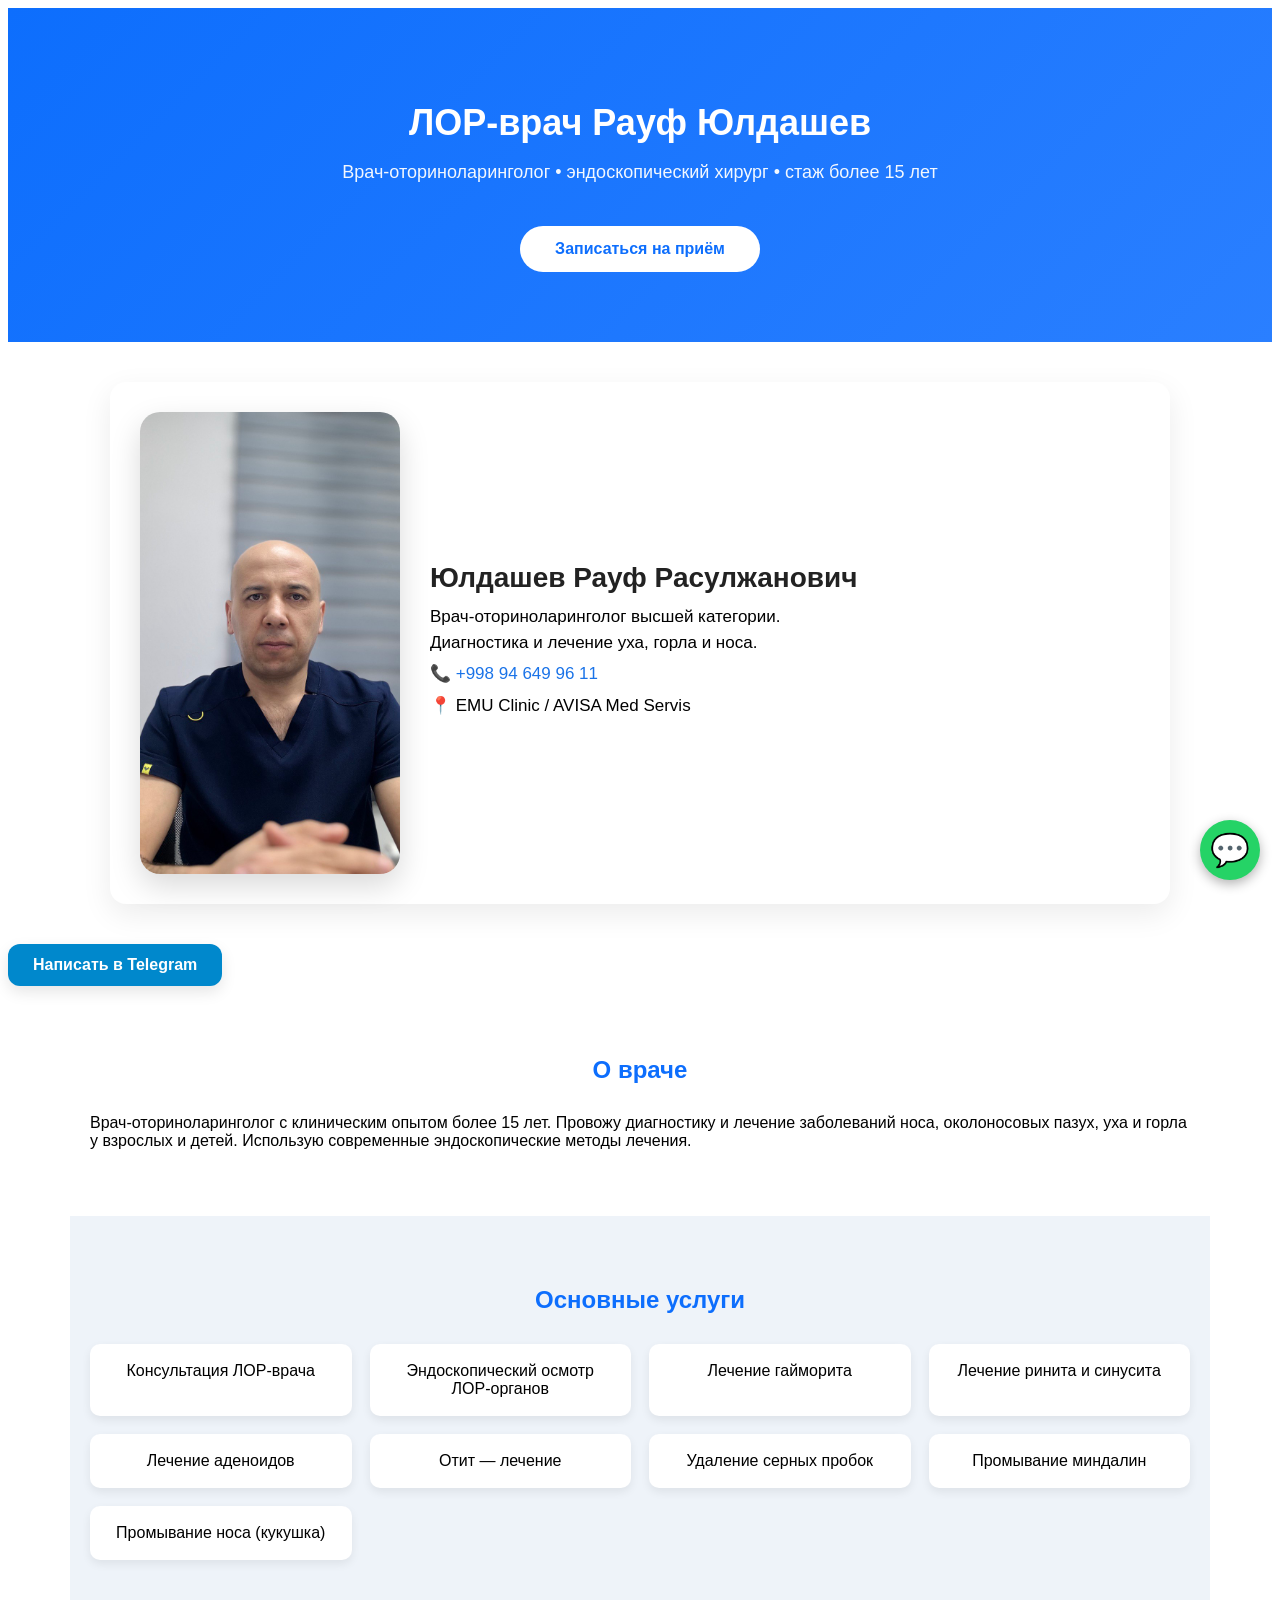
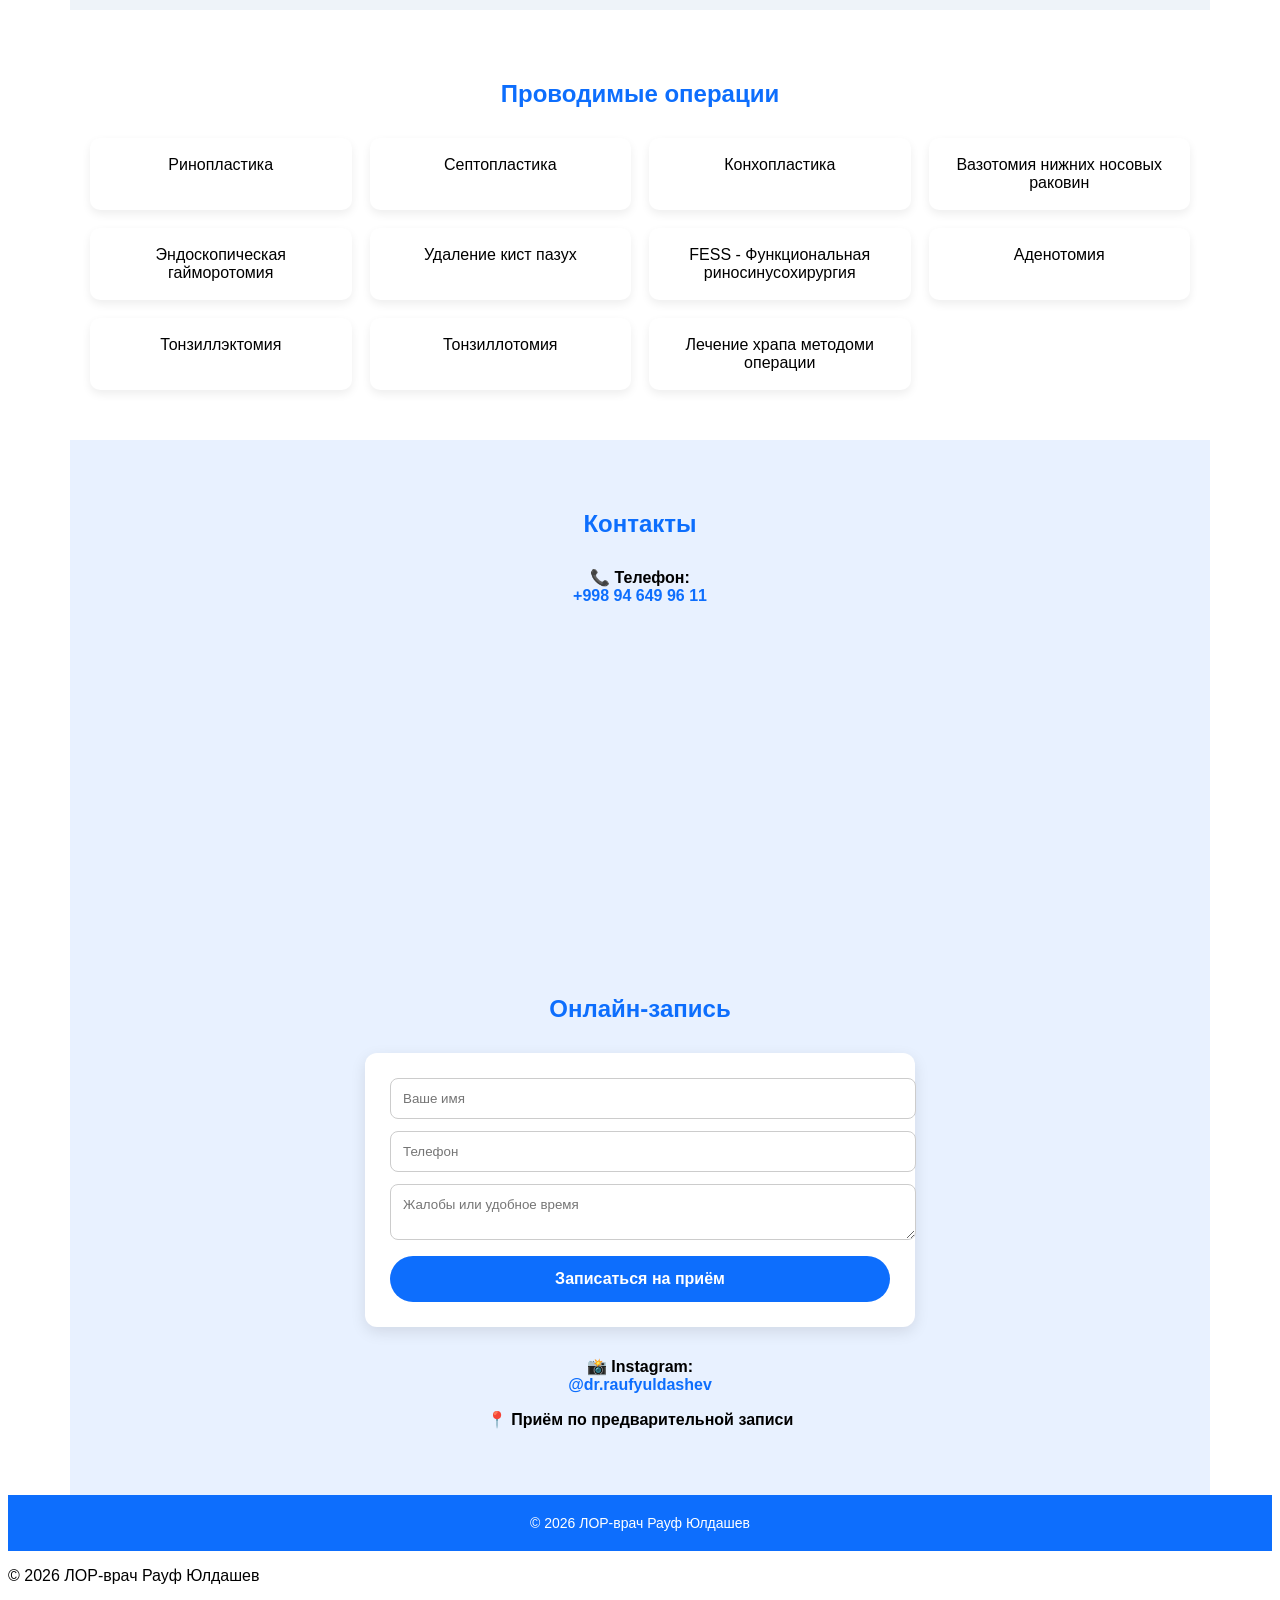
==== commit 32877959: "Update index.html" ====
--- a/index.html
+++ b/index.html
@@ -23,68 +23,7 @@
 </head><meta name="keywords" content="ЛОР врач, оториноларинголог, гайморит, ринит, аденоиды, септопластика, ЛОР Ташкент, Рауф, Рауф Юлдашев,ЛОР Узбекистан">
 <meta name="robots" content="index, follow">
 
-<body><section class="operations">
-  <h2>Проводимые операции</h2>
-
-  <div class="operations-grid">
-
-    <div class="op-card">
-      <span>👃</span>
-      <h3>Ринопластика</h3>
-    </div>
-
-    <div class="op-card">
-      <span>🦴</span>
-      <h3>Септопластика</h3>
-    </div>
-
-    <div class="op-card">
-      <span>🌬️</span>
-      <h3>Конхопластика</h3>
-    </div>
-
-    <div class="op-card">
-      <span>💨</span>
-      <h3>Вазотомия нижних носовых раковин</h3>
-    </div>
-
-    <div class="op-card">
-      <span>🔬</span>
-      <h3>Эндоскопическая гайморотомия</h3>
-    </div>
-
-    <div class="op-card">
-      <span>🧠</span>
-      <h3>Удаление кист пазух</h3>
-    </div>
-
-    <div class="op-card">
-      <span>⚕️</span>
-      <h3>FESS-хирургия</h3>
-    </div>
-
-    <div class="op-card">
-      <span>👶</span>
-      <h3>Аденотомия</h3>
-    </div>
-
-    <div class="op-card">
-      <span>😮</span>
-      <h3>Тонзиллэктомия</h3>
-    </div>
-
-    <div class="op-card">
-      <span>🙂</span>
-      <h3>Тонзиллотомия</h3>
-    </div>
-
-    <div class="op-card">
-      <span>😴</span>
-      <h3>Хирургическое лечение храпа</h3>
-    </div>
-
-  </div>
-</section>
+<body>
 
 <header>
     <h1>ЛОР-врач Рауф Юлдашев</h1>
